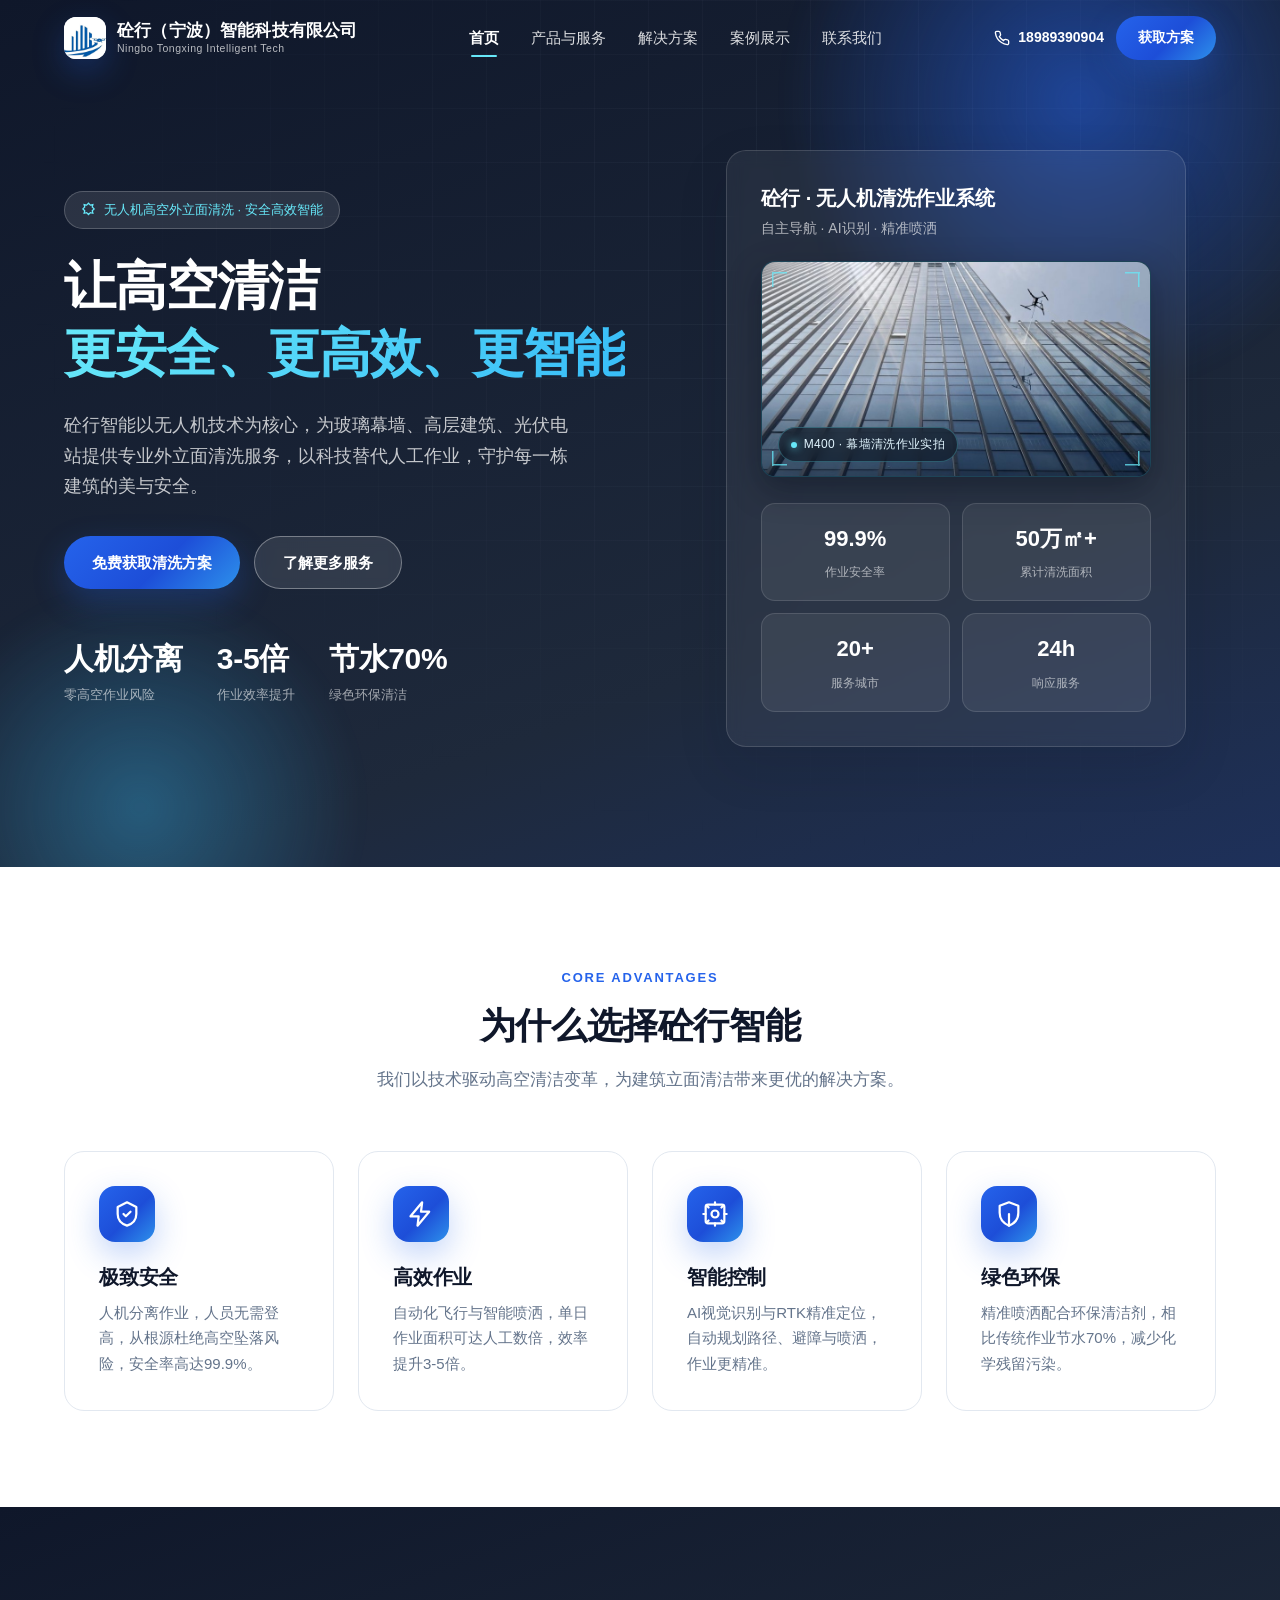
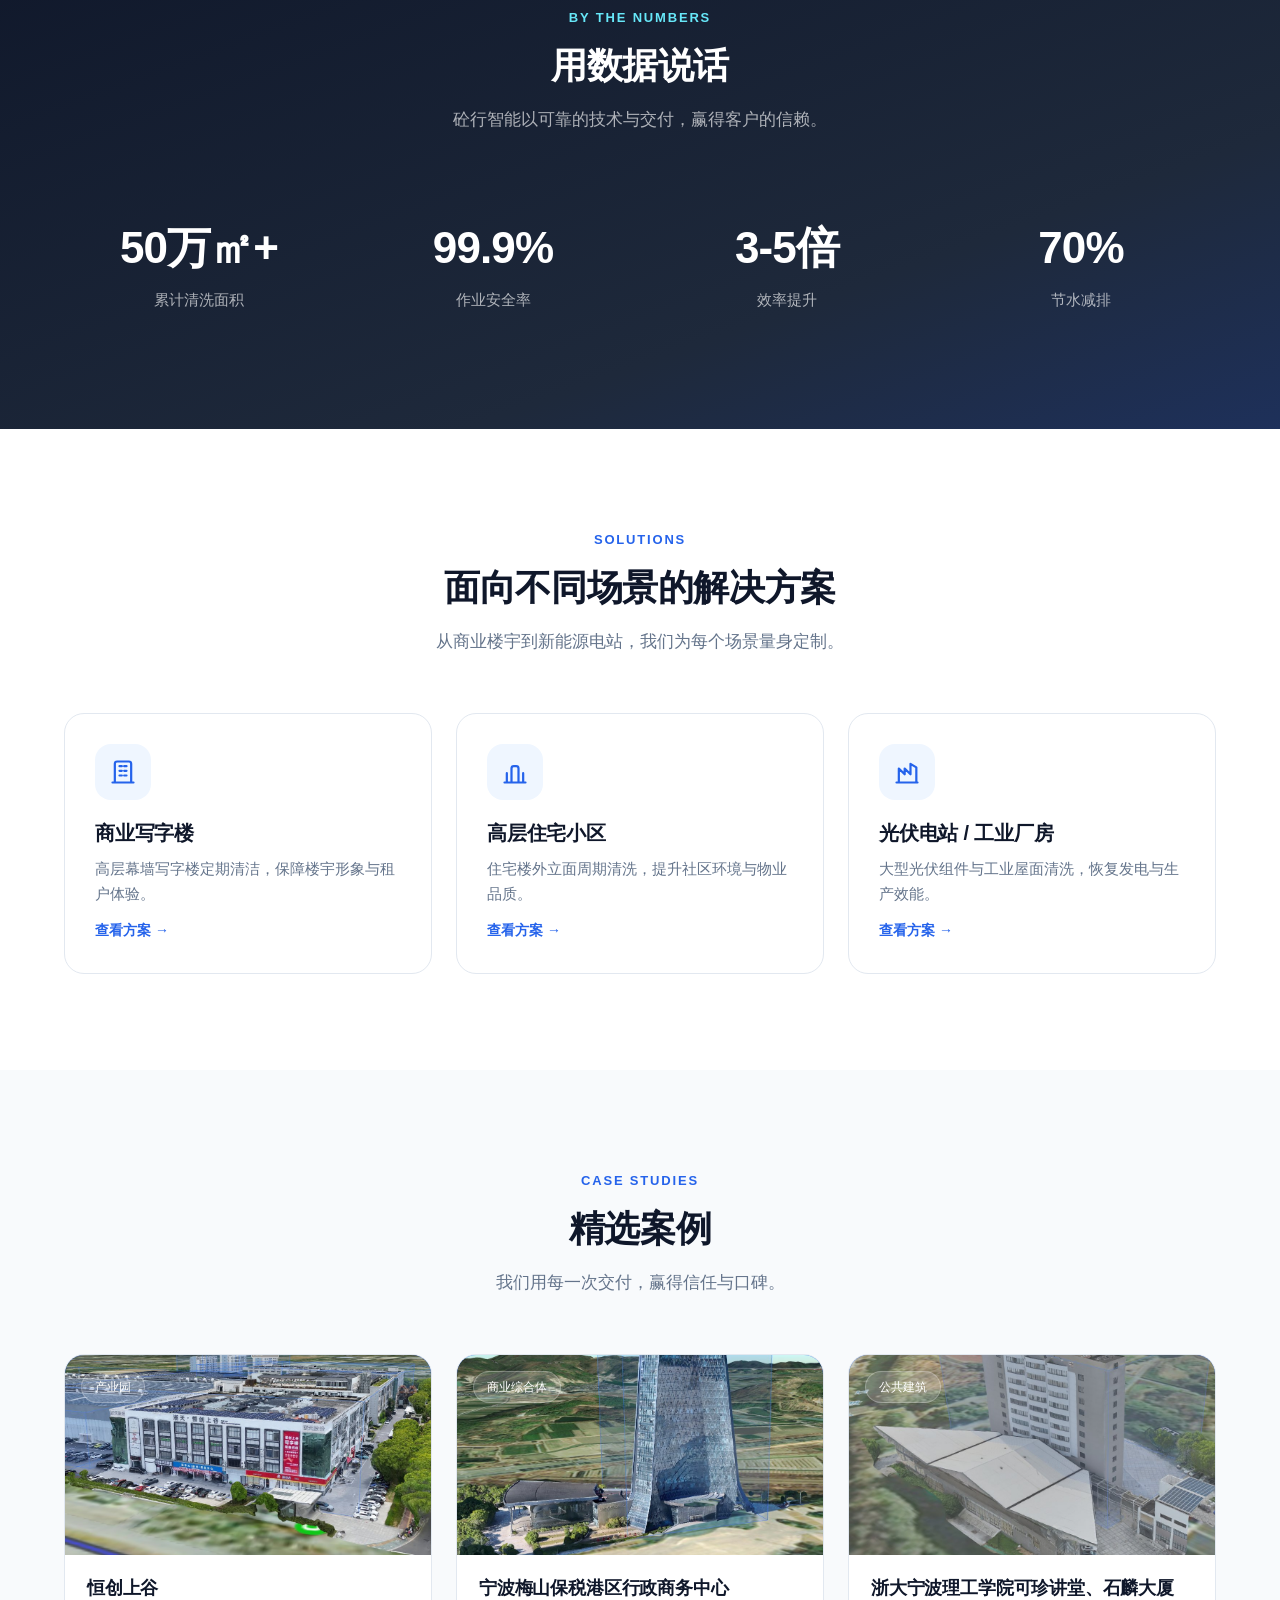
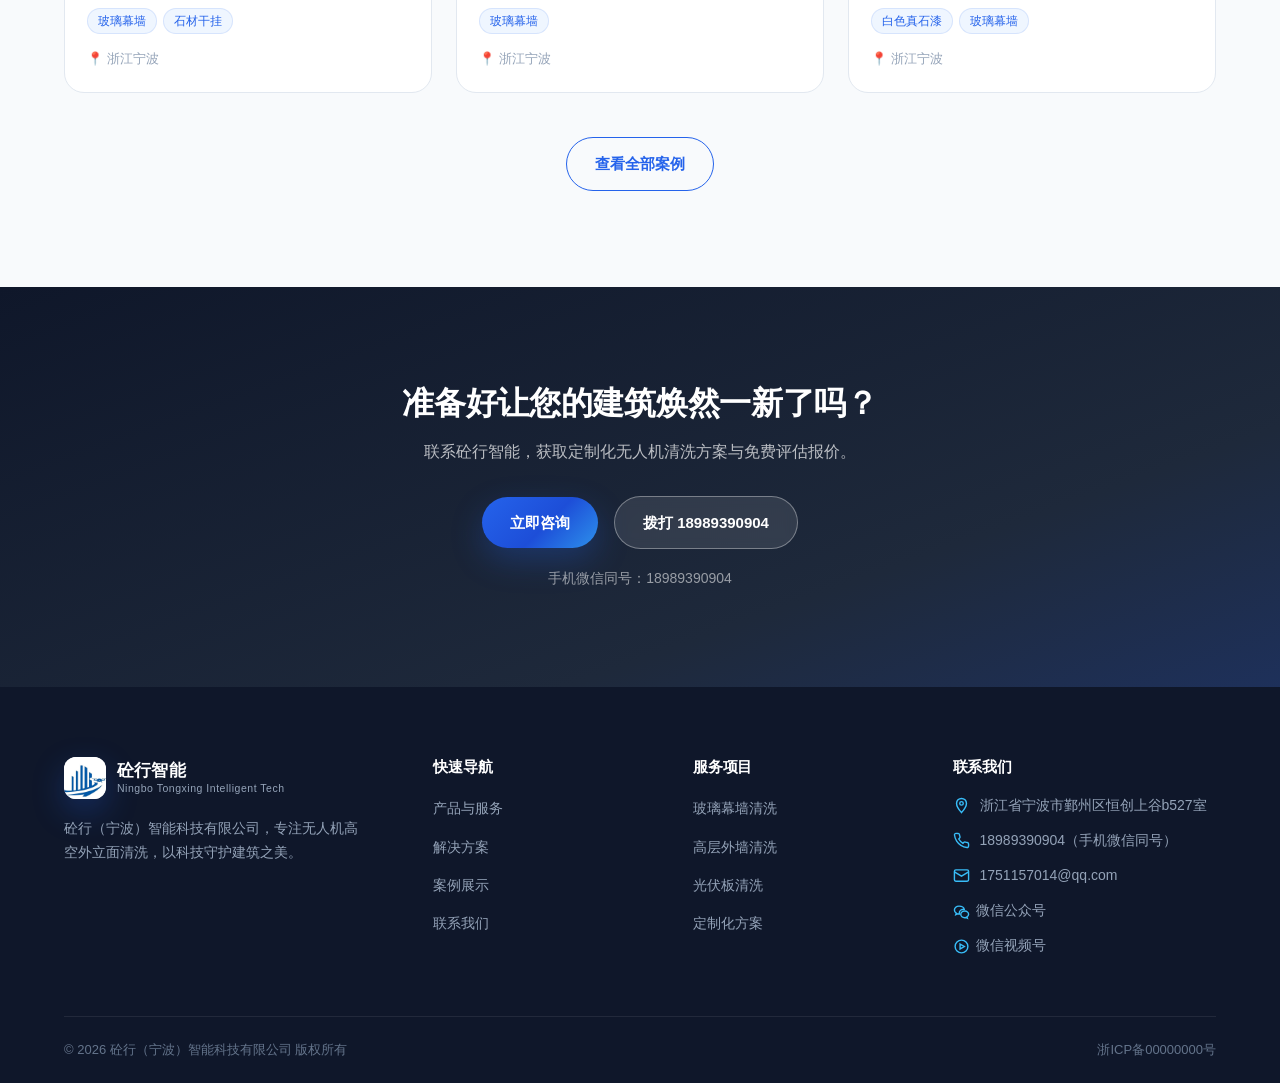
==== index.html @ a85941af "feat: 砼行智能官网静态站点 Co-Authored-By: Claude Code <noreply@anthropic.com>" ====
<!DOCTYPE html>
<html lang="zh-CN">
<head>
  <meta charset="UTF-8">
  <meta name="viewport" content="width=device-width, initial-scale=1.0">
  <title>砼行（宁波）智能科技有限公司 — 无人机外立面清洗专家</title>
  <meta name="description" content="砼行（宁波）智能科技有限公司专注于无人机高空外立面清洗，为玻璃幕墙、高层建筑、光伏电站提供安全、高效、智能的清洗解决方案。">
  <link rel="icon" type="image/png" href="favicon.png">
  <link rel="stylesheet" href="css/style.css">
</head>
<body>

  <!-- ======================= 顶部导航 ======================= -->
  <header class="site-header">
    <div class="container">
      <a href="index.html" class="logo">
        <span class="logo-mark" style="background:#fff;"><img src="images/logo.jpg" alt="砼行智能" style="width:100%;height:100%;object-fit:cover;border-radius:12px;"></span>
        <span class="logo-text">
          <strong>砼行（宁波）智能科技有限公司</strong>
          <small>Ningbo Tongxing Intelligent Tech</small>
        </span>
      </a>

      <nav class="nav">
        <a href="index.html" class="active">首页</a>
        <a href="services.html">产品与服务</a>
        <a href="solutions.html">解决方案</a>
        <a href="cases.html">案例展示</a>
        <a href="contact.html">联系我们</a>
      </nav>

      <div class="header-actions">
        <a href="tel:18989390904" class="header-tel">
          <svg viewBox="0 0 24 24" fill="none" stroke="currentColor" stroke-width="2"><path d="M22 16.9v3a2 2 0 0 1-2.2 2 19.8 19.8 0 0 1-8.6-3.1 19.5 19.5 0 0 1-6-6A19.8 19.8 0 0 1 2.1 4.2 2 2 0 0 1 4.1 2h3a2 2 0 0 1 2 1.7c.13.96.36 1.9.7 2.8a2 2 0 0 1-.45 2.1L8.1 9.9a16 16 0 0 0 6 6l1.3-1.27a2 2 0 0 1 2.1-.45c.9.34 1.84.57 2.8.7A2 2 0 0 1 22 16.9z"/></svg>
          18989390904
        </a>
        <a href="contact.html" class="btn btn-primary header-cta">获取方案</a>
      </div>

      <button class="nav-toggle" aria-label="菜单">
        <span></span><span></span><span></span>
      </button>
    </div>
  </header>

  <!-- 移动端菜单 -->
  <div class="mobile-menu">
    <a href="index.html" class="active">首页</a>
    <a href="services.html">产品与服务</a>
    <a href="solutions.html">解决方案</a>
    <a href="cases.html">案例展示</a>
    <a href="contact.html">联系我们</a>
    <a href="contact.html" class="btn btn-primary mobile-cta">获取方案</a>
  </div>

  <!-- ======================= Hero ======================= -->
  <section class="hero">
    <div class="hero-bg-grid"></div>
    <div class="hero-glow"></div>
    <div class="hero-glow g2"></div>
    <div class="container">
      <div class="hero-content">
        <span class="hero-badge">
          <svg width="15" height="15" viewBox="0 0 24 24" fill="none" stroke="currentColor" stroke-width="2"><path d="M12 2l3 3 4-1-1 4 3 3-3 3 1 4-4-1-3 3-3-3-4 1 1-4-3-3 3-3-1-4 4 1z"/></svg>
          无人机高空外立面清洗 · 安全高效智能
        </span>
        <h1>让高空清洁<br><span class="hl">更安全、更高效、更智能</span></h1>
        <p class="hero-sub">砼行智能以无人机技术为核心，为玻璃幕墙、高层建筑、光伏电站提供专业外立面清洗服务，以科技替代人工作业，守护每一栋建筑的美与安全。</p>
        <div class="hero-cta">
          <a href="contact.html" class="btn btn-primary">免费获取清洗方案</a>
          <a href="services.html" class="btn btn-ghost">了解更多服务</a>
        </div>
        <div class="hero-points">
          <div class="hero-point"><b>人机分离</b><span>零高空作业风险</span></div>
          <div class="hero-point"><b>3-5倍</b><span>作业效率提升</span></div>
          <div class="hero-point"><b>节水70%</b><span>绿色环保清洁</span></div>
        </div>
      </div>

      <div class="hero-visual">
        <div class="hero-card">
          <h3>砼行 · 无人机清洗作业系统</h3>
          <p>自主导航 · AI识别 · 精准喷洒</p>
          <div class="hero-media">
            <img src="images/hero-drone.jpg" alt="砼行智能无人机在玻璃幕墙前执行高空清洗作业">
            <span class="hero-media-tag"><i></i>M400 · 幕墙清洗作业实拍</span>
          </div>
          <div class="hero-stats">
            <div class="hero-stat"><b>99.9%</b><span>作业安全率</span></div>
            <div class="hero-stat"><b>50万㎡+</b><span>累计清洗面积</span></div>
            <div class="hero-stat"><b>20+</b><span>服务城市</span></div>
            <div class="hero-stat"><b>24h</b><span>响应服务</span></div>
          </div>
        </div>
      </div>
    </div>
  </section>

  <!-- ======================= 核心优势 ======================= -->
  <section class="section">
    <div class="container">
      <div class="section-head reveal">
        <span class="section-eyebrow">Core Advantages</span>
        <h2>为什么选择砼行智能</h2>
        <p>我们以技术驱动高空清洁变革，为建筑立面清洁带来更优的解决方案。</p>
      </div>
      <div class="grid grid-4">
        <div class="card feature-card reveal">
          <div class="icon-badge gradient">
            <svg viewBox="0 0 24 24" fill="none" stroke="currentColor" stroke-width="1.9" stroke-linecap="round" stroke-linejoin="round"><path d="M12 2l8 4v6c0 5-3.5 8.5-8 10-4.5-1.5-8-5-8-10V6z"/><path d="M9 12l2 2 4-4"/></svg>
          </div>
          <h3>极致安全</h3>
          <p>人机分离作业，人员无需登高，从根源杜绝高空坠落风险，安全率高达99.9%。</p>
        </div>
        <div class="card feature-card reveal" data-delay="1">
          <div class="icon-badge gradient">
            <svg viewBox="0 0 24 24" fill="none" stroke="currentColor" stroke-width="1.9" stroke-linecap="round" stroke-linejoin="round"><path d="M13 2L3 14h7l-1 8 10-12h-7z"/></svg>
          </div>
          <h3>高效作业</h3>
          <p>自动化飞行与智能喷洒，单日作业面积可达人工数倍，效率提升3-5倍。</p>
        </div>
        <div class="card feature-card reveal" data-delay="2">
          <div class="icon-badge gradient">
            <svg viewBox="0 0 24 24" fill="none" stroke="currentColor" stroke-width="1.9" stroke-linecap="round" stroke-linejoin="round"><rect x="4" y="4" width="16" height="16" rx="2"/><circle cx="12" cy="12" r="3"/><path d="M12 2v2M12 20v2M2 12h2M20 12h2M5 5l1.5 1.5M19 19l-1.5-1.5M19 5l-1.5 1.5M5 19l1.5-1.5"/></svg>
          </div>
          <h3>智能控制</h3>
          <p>AI视觉识别与RTK精准定位，自动规划路径、避障与喷洒，作业更精准。</p>
        </div>
        <div class="card feature-card reveal" data-delay="3">
          <div class="icon-badge gradient">
            <svg viewBox="0 0 24 24" fill="none" stroke="currentColor" stroke-width="1.9" stroke-linecap="round" stroke-linejoin="round"><path d="M12 22c5-2 8-6 8-11V5l-8-3-8 3v6c0 5 3 9 8 11z"/><path d="M12 22V12"/></svg>
          </div>
          <h3>绿色环保</h3>
          <p>精准喷洒配合环保清洁剂，相比传统作业节水70%，减少化学残留污染。</p>
        </div>
      </div>
    </div>
  </section>

  <!-- ======================= 数据统计 ======================= -->
  <section class="section section-dark">
    <div class="container">
      <div class="section-head reveal">
        <span class="section-eyebrow">By The Numbers</span>
        <h2>用数据说话</h2>
        <p>砼行智能以可靠的技术与交付，赢得客户的信赖。</p>
      </div>
      <div class="stats-band reveal">
        <div class="stat-item"><b>50万㎡+</b><span>累计清洗面积</span></div>
        <div class="stat-item"><b>99.9%</b><span>作业安全率</span></div>
        <div class="stat-item"><b>3-5倍</b><span>效率提升</span></div>
        <div class="stat-item"><b>70%</b><span>节水减排</span></div>
      </div>
    </div>
  </section>

  <!-- ======================= 解决方案概览 ======================= -->
  <section class="section">
    <div class="container">
      <div class="section-head reveal">
        <span class="section-eyebrow">Solutions</span>
        <h2>面向不同场景的解决方案</h2>
        <p>从商业楼宇到新能源电站，我们为每个场景量身定制。</p>
      </div>
      <div class="grid grid-3">
        <div class="card reveal">
          <div class="icon-badge">
            <svg viewBox="0 0 24 24" fill="none" stroke="currentColor" stroke-width="1.9" stroke-linecap="round" stroke-linejoin="round"><path d="M3 21h18M5 21V5a2 2 0 0 1 2-2h10a2 2 0 0 1 2 2v16"/><path d="M9 7h2M13 7h2M9 11h2M13 11h2M9 15h2M13 15h2"/></svg>
          </div>
          <h3>商业写字楼</h3>
          <p>高层幕墙写字楼定期清洁，保障楼宇形象与租户体验。</p>
          <a href="solutions.html" class="news-more" style="display:inline-block;margin-top:12px;">查看方案 →</a>
        </div>
        <div class="card reveal" data-delay="1">
          <div class="icon-badge">
            <svg viewBox="0 0 24 24" fill="none" stroke="currentColor" stroke-width="1.9" stroke-linecap="round" stroke-linejoin="round"><path d="M3 21h18M5 21v-8m14 8v-8M9 21V9a2 2 0 0 1 2-2h2a2 2 0 0 1 2 2v12"/></svg>
          </div>
          <h3>高层住宅小区</h3>
          <p>住宅楼外立面周期清洗，提升社区环境与物业品质。</p>
          <a href="solutions.html" class="news-more" style="display:inline-block;margin-top:12px;">查看方案 →</a>
        </div>
        <div class="card reveal" data-delay="2">
          <div class="icon-badge">
            <svg viewBox="0 0 24 24" fill="none" stroke="currentColor" stroke-width="1.9" stroke-linecap="round" stroke-linejoin="round"><path d="M3 21h18M5 21V9l5 5V9l5 5V5l5 3v13"/></svg>
          </div>
          <h3>光伏电站 / 工业厂房</h3>
          <p>大型光伏组件与工业屋面清洗，恢复发电与生产效能。</p>
          <a href="solutions.html" class="news-more" style="display:inline-block;margin-top:12px;">查看方案 →</a>
        </div>
      </div>
    </div>
  </section>

  <!-- ======================= 精选案例 ======================= -->
  <section class="section section-alt">
    <div class="container">
      <div class="section-head reveal">
        <span class="section-eyebrow">Case Studies</span>
        <h2>精选案例</h2>
        <p>我们用每一次交付，赢得信任与口碑。</p>
      </div>
      <div class="grid grid-3">
        <a href="cases.html" class="case-card reveal">
          <div class="case-media">
            <img src="images/project-01.jpg" alt="恒创上谷外立面清洗">
            <span class="case-type">产业园</span>
          </div>
          <div class="case-body">
            <h3>恒创上谷</h3>
            <div class="case-tags"><span>玻璃幕墙</span><span>石材干挂</span></div>
            <div class="case-meta">
              <span>📍 浙江宁波</span>
            </div>
          </div>
        </a>
        <a href="cases.html" class="case-card reveal" data-delay="1">
          <div class="case-media">
            <img src="images/project-03.jpg" alt="宁波梅山保税港区行政商务中心外立面清洗">
            <span class="case-type">商业综合体</span>
          </div>
          <div class="case-body">
            <h3>宁波梅山保税港区行政商务中心</h3>
            <div class="case-tags"><span>玻璃幕墙</span></div>
            <div class="case-meta">
              <span>📍 浙江宁波</span>
            </div>
          </div>
        </a>
        <a href="cases.html" class="case-card reveal" data-delay="2">
          <div class="case-media">
            <img src="images/project-10.jpg" alt="浙大宁波理工学院可珍讲堂、石麟大厦外立面清洗">
            <span class="case-type">公共建筑</span>
          </div>
          <div class="case-body">
            <h3>浙大宁波理工学院可珍讲堂、石麟大厦</h3>
            <div class="case-tags"><span>白色真石漆</span><span>玻璃幕墙</span></div>
            <div class="case-meta">
              <span>📍 浙江宁波</span>
            </div>
          </div>
        </a>
      </div>
      <div style="text-align:center;margin-top:44px;" class="reveal">
        <a href="cases.html" class="btn btn-outline">查看全部案例</a>
      </div>
    </div>
  </section>

  <!-- ======================= CTA ======================= -->
  <section class="section section-dark">
    <div class="container" style="text-align:center;">
      <h2 style="color:#fff;font-size:32px;margin-bottom:14px;">准备好让您的建筑焕然一新了吗？</h2>
      <p style="color:rgba(255,255,255,.7);max-width:560px;margin:0 auto 30px;">联系砼行智能，获取定制化无人机清洗方案与免费评估报价。</p>
      <a href="contact.html" class="btn btn-primary">立即咨询</a>
      <a href="tel:18989390904" class="btn btn-ghost" style="margin-left:12px;">拨打 18989390904</a>
      <p style="color:rgba(255,255,255,.55);font-size:14px;margin-top:18px;">手机微信同号：18989390904</p>
    </div>
  </section>

  <!-- ======================= 页脚 ======================= -->
  <footer class="site-footer">
    <div class="container">
      <div class="footer-top">
        <div class="footer-brand">
          <a href="index.html" class="logo">
            <span class="logo-mark" style="background:#fff;"><img src="images/logo.jpg" alt="砼行智能" style="width:100%;height:100%;object-fit:cover;border-radius:12px;"></span>
            <span class="logo-text"><strong>砼行智能</strong><small>Ningbo Tongxing Intelligent Tech</small></span>
          </a>
          <p>砼行（宁波）智能科技有限公司，专注无人机高空外立面清洗，以科技守护建筑之美。</p>
        </div>
        <div class="footer-col">
          <h4>快速导航</h4>
          <ul>
            <li><a href="services.html">产品与服务</a></li>
            <li><a href="solutions.html">解决方案</a></li>
            <li><a href="cases.html">案例展示</a></li>
            <li><a href="contact.html">联系我们</a></li>
          </ul>
        </div>
        <div class="footer-col">
          <h4>服务项目</h4>
          <ul>
            <li><a href="services.html">玻璃幕墙清洗</a></li>
            <li><a href="services.html">高层外墙清洗</a></li>
            <li><a href="services.html">光伏板清洗</a></li>
            <li><a href="services.html">定制化方案</a></li>
          </ul>
        </div>
        <div class="footer-col">
          <h4>联系我们</h4>
          <ul class="footer-contact">
            <li><svg viewBox="0 0 24 24" fill="none" stroke="currentColor" stroke-width="2"><path d="M12 2a7 7 0 0 0-7 7c0 5 7 13 7 13s7-8 7-13a7 7 0 0 0-7-7z"/><circle cx="12" cy="9" r="2.5"/></svg>浙江省宁波市鄞州区恒创上谷b527室</li>
            <li><svg viewBox="0 0 24 24" fill="none" stroke="currentColor" stroke-width="2"><path d="M22 16.9v3a2 2 0 0 1-2.2 2 19.8 19.8 0 0 1-8.6-3.1 19.5 19.5 0 0 1-6-6A19.8 19.8 0 0 1 2.1 4.2 2 2 0 0 1 4.1 2h3a2 2 0 0 1 2 1.7c.13.96.36 1.9.7 2.8a2 2 0 0 1-.45 2.1L8.1 9.9a16 16 0 0 0 6 6l1.3-1.27a2 2 0 0 1 2.1-.45c.9.34 1.84.57 2.8.7A2 2 0 0 1 22 16.9z"/></svg>18989390904（手机微信同号）</li>
            <li><svg viewBox="0 0 24 24" fill="none" stroke="currentColor" stroke-width="2"><rect x="2" y="4" width="20" height="16" rx="2"/><path d="M22 7l-10 6L2 7"/></svg>1751157014@qq.com</li><li><a href="#" data-wechat><svg viewBox="0 0 24 24" fill="none" stroke="currentColor" stroke-width="2"><path d="M8.5 3C4.9 3 2 5.5 2 8.6c0 1.8 1 3.4 2.6 4.4l-.6 2 2.2-1.1c.7.2 1.5.3 2.3.3h.6a5.5 5.5 0 0 1-.2-1.5c0-3 2.9-5.4 6.5-5.4h.4C15.3 5 12.2 3 8.5 3z"/><path d="M22 14.6c0-2.6-2.5-4.7-5.5-4.7S11 12 11 14.6s2.5 4.7 5.5 4.7c.6 0 1.2-.1 1.8-.3l1.9 1-.5-1.7c1.4-.8 2.3-2.1 2.3-3.7z"/></svg>微信公众号</a></li>
            <li><a href="#" data-video><svg viewBox="0 0 24 24" fill="none" stroke="currentColor" stroke-width="2"><circle cx="12" cy="12" r="9"/><path d="M10 8.5l6 3.5-6 3.5z"/></svg>微信视频号</a></li>
          </ul>
        </div>
      </div>
      <div class="footer-bottom">
        <span>© 2026 砼行（宁波）智能科技有限公司 版权所有</span>
        <span><a href="#">浙ICP备00000000号</a></span>
      </div>
    </div>
  </footer>

  <button class="back-top" aria-label="返回顶部">
    <svg width="20" height="20" viewBox="0 0 24 24" fill="none" stroke="currentColor" stroke-width="2.2"><path d="M12 19V5M5 12l7-7 7 7"/></svg>
  </button>

  <script src="js/main.js"></script>
</body>
</html>
---- css/style.css ----
/* ==========================================================================
   砼行（宁波）智能科技有限公司 — 企业官网样式
   主色：科技蓝  #2563EB   辅色：混凝土灰  #64748B / #0F172A
   ========================================================================== */

:root {
  /* 科技蓝 */
  --blue-700: #1D4ED8;
  --blue-600: #2563EB;
  --blue-500: #3B82F6;
  --blue-100: #DBEAFE;
  --blue-50:  #EFF6FF;

  /* 青色点缀 */
  --sky-400: #38BDF8;
  --cyan-300: #67E8F9;

  /* 混凝土灰 */
  --slate-900: #0F172A;
  --slate-800: #1E293B;
  --slate-700: #334155;
  --slate-600: #475569;
  --slate-500: #64748B;
  --slate-400: #94A3B8;
  --slate-300: #CBD5E1;
  --slate-200: #E2E8F0;
  --slate-100: #F1F5F9;
  --slate-50:  #F8FAFC;

  --white: #FFFFFF;

  --grad-primary: linear-gradient(135deg, #2563EB 0%, #1D4ED8 55%, #38BDF8 130%);
  --grad-dark: linear-gradient(160deg, #0F172A 0%, #1E293B 70%, #1D4ED8 220%);

  --radius-lg: 20px;
  --radius-md: 14px;
  --radius-sm: 10px;

  --shadow-sm: 0 1px 3px rgba(15, 23, 42, .06), 0 1px 2px rgba(15, 23, 42, .04);
  --shadow-md: 0 8px 24px rgba(15, 23, 42, .08);
  --shadow-lg: 0 20px 50px rgba(15, 23, 42, .14);
  --shadow-blue: 0 12px 32px rgba(37, 99, 235, .28);

  --maxw: 1200px;
}

* { margin: 0; padding: 0; box-sizing: border-box; }

html { scroll-behavior: smooth; -webkit-text-size-adjust: 100%; }

body {
  font-family: -apple-system, BlinkMacSystemFont, "Segoe UI", "PingFang SC",
    "Hiragino Sans GB", "Microsoft YaHei", "Noto Sans SC", sans-serif;
  color: var(--slate-700);
  background: var(--white);
  line-height: 1.7;
  font-size: 16px;
  -webkit-font-smoothing: antialiased;
}

img { max-width: 100%; display: block; }
a { color: inherit; text-decoration: none; }
ul { list-style: none; }

h1, h2, h3, h4 {
  color: var(--slate-900);
  font-weight: 700;
  line-height: 1.3;
  letter-spacing: -.01em;
}

.container { width: 100%; max-width: var(--maxw); margin: 0 auto; padding: 0 24px; }

/* --------------------------------------------------------------------------
   按钮
   -------------------------------------------------------------------------- */
.btn {
  display: inline-flex;
  align-items: center;
  justify-content: center;
  gap: 8px;
  padding: 13px 28px;
  border-radius: 999px;
  font-size: 15px;
  font-weight: 600;
  cursor: pointer;
  border: none;
  transition: transform .2s ease, box-shadow .2s ease, background .2s ease;
  white-space: nowrap;
}
.btn-primary { background: var(--grad-primary); color: #fff; box-shadow: var(--shadow-blue); }
.btn-primary:hover { transform: translateY(-2px); box-shadow: 0 16px 40px rgba(37, 99, 235, .38); }
.btn-ghost {
  background: rgba(255, 255, 255, .1);
  color: #fff;
  border: 1px solid rgba(255, 255, 255, .35);
  backdrop-filter: blur(6px);
}
.btn-ghost:hover { background: rgba(255, 255, 255, .2); transform: translateY(-2px); }
.btn-outline { background: transparent; color: var(--blue-600); border: 1.5px solid var(--blue-600); }
.btn-outline:hover { background: var(--blue-50); transform: translateY(-2px); }
.btn-dark { background: var(--slate-900); color: #fff; }
.btn-dark:hover { background: var(--slate-700); transform: translateY(-2px); }
.btn-sm { padding: 9px 20px; font-size: 14px; }
.btn-block { width: 100%; }

/* --------------------------------------------------------------------------
   顶部导航
   -------------------------------------------------------------------------- */
.site-header {
  position: fixed;
  top: 0; left: 0; right: 0;
  z-index: 100;
  transition: background .3s ease, box-shadow .3s ease, padding .3s ease;
  padding: 16px 0;
}
.site-header.scrolled {
  background: rgba(255, 255, 255, .92);
  backdrop-filter: blur(12px);
  box-shadow: var(--shadow-sm);
  padding: 10px 0;
}
.site-header .container {
  display: flex;
  align-items: center;
  justify-content: space-between;
  gap: 24px;
}
.logo { display: flex; align-items: center; gap: 11px; flex: none; }
.logo-mark {
  width: 42px; height: 42px;
  border-radius: 12px;
  background: var(--grad-primary);
  display: grid; place-items: center;
  box-shadow: var(--shadow-blue);
  flex: none;
}
.logo-mark svg { width: 24px; height: 24px; }
.logo-text { display: flex; flex-direction: column; line-height: 1.2; white-space: nowrap; }
.logo-text strong { font-size: 17px; color: #fff; letter-spacing: .01em; }
.logo-text small { font-size: 10.5px; color: rgba(255,255,255,.7); letter-spacing: .05em; }
.site-header.scrolled .logo-text strong { color: var(--slate-900); }
.site-header.scrolled .logo-text small { color: var(--slate-500); }

.nav { display: flex; align-items: center; gap: 6px; flex: none; }
.nav a {
  position: relative;
  padding: 9px 13px;
  font-size: 15px;
  white-space: nowrap;
  font-weight: 500;
  color: rgba(255, 255, 255, .85);
  border-radius: 999px;
  transition: color .2s, background .2s;
}
.site-header.scrolled .nav a { color: var(--slate-600); }
.nav a:hover { color: #fff; }
.site-header.scrolled .nav a:hover { color: var(--blue-600); background: var(--blue-50); }
.nav a.active { color: #fff; font-weight: 600; }
.site-header.scrolled .nav a.active { color: var(--blue-600); }
.nav a.active::after {
  content: "";
  position: absolute;
  left: 15px; right: 15px; bottom: 3px;
  height: 2px; border-radius: 2px;
  background: var(--cyan-300);
}
.site-header.scrolled .nav a.active::after { background: var(--blue-600); }

.header-actions { display: flex; align-items: center; gap: 12px; flex: none; }
.header-tel {
  display: inline-flex; align-items: center; gap: 8px;
  font-size: 14px; font-weight: 600; color: #fff;
  white-space: nowrap;
}
.site-header.scrolled .header-tel { color: var(--slate-700); }
.header-tel svg { width: 16px; height: 16px; }
.header-cta { padding: 10px 22px; font-size: 14px; }

.nav-toggle {
  display: none;
  flex-direction: column;
  gap: 5px;
  background: none; border: none; cursor: pointer;
  padding: 6px;
}
.nav-toggle span {
  width: 24px; height: 2px; background: #fff; border-radius: 2px;
  transition: background .2s, transform .2s;
}
.site-header.scrolled .nav-toggle span { background: var(--slate-800); }

/* 移动端菜单默认隐藏，仅在 768px 以下由媒体查询接管 */
.mobile-menu { display: none; }

/* --------------------------------------------------------------------------
   Hero
   -------------------------------------------------------------------------- */
.hero {
  position: relative;
  color: #fff;
  background: var(--grad-dark);
  overflow: hidden;
  padding: 150px 0 120px;
}
.hero-bg-grid {
  position: absolute; inset: 0;
  background-image:
    linear-gradient(rgba(148, 163, 184, .08) 1px, transparent 1px),
    linear-gradient(90deg, rgba(148, 163, 184, .08) 1px, transparent 1px);
  background-size: 54px 54px;
  mask-image: radial-gradient(ellipse at 70% 30%, #000 0%, transparent 70%);
}
.hero-glow {
  position: absolute;
  width: 640px; height: 640px;
  border-radius: 50%;
  background: radial-gradient(circle, rgba(37, 99, 235, .55), transparent 65%);
  top: -220px; right: -120px;
  filter: blur(10px);
}
.hero-glow.g2 {
  width: 480px; height: 480px;
  background: radial-gradient(circle, rgba(56, 189, 248, .35), transparent 65%);
  top: auto; bottom: -180px; left: -100px; right: auto;
}
.hero .container { position: relative; z-index: 2; display: grid; grid-template-columns: 1.05fr .95fr; gap: 56px; align-items: center; }

.hero-badge {
  display: inline-flex; align-items: center; gap: 8px;
  background: rgba(255,255,255,.1);
  border: 1px solid rgba(255,255,255,.2);
  padding: 7px 16px; border-radius: 999px;
  font-size: 13px; color: var(--cyan-300);
  margin-bottom: 24px;
}
.hero h1 {
  font-size: 52px;
  color: #fff;
  margin-bottom: 22px;
  letter-spacing: -.02em;
}
.hero h1 .hl {
  background: linear-gradient(120deg, #67E8F9, #38BDF8);
  -webkit-background-clip: text; background-clip: text;
  -webkit-text-fill-color: transparent;
}
.hero-sub {
  font-size: 18px;
  color: rgba(255,255,255,.75);
  max-width: 520px;
  margin-bottom: 34px;
}
.hero-cta { display: flex; gap: 14px; flex-wrap: wrap; }
.hero-points { display: flex; gap: 34px; margin-top: 44px; flex-wrap: wrap; }
.hero-point { display: flex; flex-direction: column; }
.hero-point b { font-size: 30px; color: #fff; letter-spacing: -.01em; }
.hero-point span { font-size: 13px; color: rgba(255,255,255,.6); }

.hero-visual { position: relative; display: grid; place-items: center; }
.hero-card {
  background: rgba(255,255,255,.06);
  border: 1px solid rgba(255,255,255,.14);
  border-radius: var(--radius-lg);
  padding: 34px;
  width: 100%;
  max-width: 460px;
  backdrop-filter: blur(8px);
  box-shadow: var(--shadow-lg);
}
.hero-card h3 { color: #fff; font-size: 20px; margin-bottom: 6px; }
.hero-card p { color: rgba(255,255,255,.65); font-size: 14px; margin-bottom: 20px; }
.hero-media {
  position: relative;
  border-radius: 14px;
  overflow: hidden;
  border: 1px solid rgba(103,232,249,.2);
  background: #0B1A2E;
  box-shadow: 0 12px 32px rgba(2, 8, 20, .35);
}
.hero-media img { display: block; width: 100%; height: 214px; object-fit: cover; }
.hero-media::before {
  content: "";
  position: absolute; inset: 10px;
  pointer-events: none;
  background:
    linear-gradient(#67E8F9,#67E8F9) left top/15px 1.5px no-repeat,
    linear-gradient(#67E8F9,#67E8F9) left top/1.5px 15px no-repeat,
    linear-gradient(#67E8F9,#67E8F9) right top/15px 1.5px no-repeat,
    linear-gradient(#67E8F9,#67E8F9) right top/1.5px 15px no-repeat,
    linear-gradient(#67E8F9,#67E8F9) left bottom/15px 1.5px no-repeat,
    linear-gradient(#67E8F9,#67E8F9) left bottom/1.5px 15px no-repeat,
    linear-gradient(#67E8F9,#67E8F9) right bottom/15px 1.5px no-repeat,
    linear-gradient(#67E8F9,#67E8F9) right bottom/1.5px 15px no-repeat;
  opacity: .75;
}
.hero-media-tag {
  position: absolute; left: 16px; bottom: 14px;
  display: inline-flex; align-items: center; gap: 7px;
  padding: 6px 12px;
  border-radius: 999px;
  background: rgba(9, 18, 32, .62);
  border: 1px solid rgba(103,232,249,.28);
  backdrop-filter: blur(6px);
  color: #E2F6FF;
  font-size: 12px;
  letter-spacing: .03em;
  white-space: nowrap;
}
.hero-media-tag i {
  width: 6px; height: 6px; border-radius: 50%;
  background: #67E8F9;
  box-shadow: 0 0 8px #67E8F9;
  animation: heroPulse 2.2s ease-in-out infinite;
}
@keyframes heroPulse {
  0%, 100% { opacity: 1; transform: scale(1); }
  50% { opacity: .45; transform: scale(.8); }
}

.hero-stats {
  display: grid;
  grid-template-columns: repeat(2, 1fr);
  gap: 12px;
  margin-top: 26px;
}
.hero-stat {
  background: rgba(255,255,255,.07);
  border: 1px solid rgba(255,255,255,.12);
  border-radius: var(--radius-md);
  padding: 16px;
  text-align: center;
}
.hero-stat b { font-size: 22px; color: #fff; display: block; }
.hero-stat span { font-size: 12px; color: rgba(255,255,255,.6); }

/* --------------------------------------------------------------------------
   通用版式
   -------------------------------------------------------------------------- */
.section { padding: 96px 0; }
.section-alt { background: var(--slate-50); }
.section-dark { background: var(--grad-dark); color: #fff; }
.section-head { max-width: 680px; margin: 0 auto 56px; text-align: center; }
.section-eyebrow {
  display: inline-block;
  font-size: 13px; font-weight: 600; letter-spacing: .14em;
  color: var(--blue-600);
  text-transform: uppercase;
  margin-bottom: 14px;
}
.section-dark .section-eyebrow { color: var(--cyan-300); }
.section-head h2 { font-size: 36px; margin-bottom: 16px; }
.section-dark .section-head h2 { color: #fff; }
.section-head p { font-size: 17px; color: var(--slate-500); }
.section-dark .section-head p { color: rgba(255,255,255,.65); }

/* 卡片网格 */
.grid { display: grid; gap: 24px; }
.grid-2 { grid-template-columns: repeat(2, 1fr); }
.grid-3 { grid-template-columns: repeat(3, 1fr); }
.grid-4 { grid-template-columns: repeat(4, 1fr); }

.card {
  background: #fff;
  border: 1px solid var(--slate-200);
  border-radius: var(--radius-lg);
  padding: 30px;
  transition: transform .25s ease, box-shadow .25s ease, border-color .25s ease;
}
.card:hover { transform: translateY(-6px); box-shadow: var(--shadow-lg); border-color: var(--blue-100); }

.icon-badge {
  width: 56px; height: 56px;
  border-radius: 16px;
  display: grid; place-items: center;
  background: var(--blue-50);
  color: var(--blue-600);
  margin-bottom: 20px;
}
.icon-badge svg { width: 28px; height: 28px; }
.icon-badge.gradient { background: var(--grad-primary); color: #fff; box-shadow: var(--shadow-blue); }

.card h3 { font-size: 20px; margin-bottom: 10px; }
.card p { font-size: 15px; color: var(--slate-500); }

/* 优势大卡 */
.feature-card { padding: 34px; }
.feature-card .icon-badge { margin-bottom: 22px; }

/* 统计条 */
.stats-band {
  display: grid;
  grid-template-columns: repeat(4, 1fr);
  gap: 24px;
}
.stat-item { text-align: center; padding: 20px; }
.stat-item b { font-size: 44px; color: var(--blue-600); display: block; letter-spacing: -.02em; }
.section-dark .stat-item b { color: #fff; }
.stat-item span { font-size: 15px; color: var(--slate-500); }
.section-dark .stat-item span { color: rgba(255,255,255,.65); }

/* --------------------------------------------------------------------------
   页面内页 Hero（Banner）
   -------------------------------------------------------------------------- */
.page-hero {
  position: relative;
  background: var(--grad-dark);
  color: #fff;
  padding: 150px 0 80px;
  overflow: hidden;
}
.page-hero .hero-bg-grid { mask-image: radial-gradient(ellipse at 50% 0%, #000 0%, transparent 75%); }
.page-hero .container { position: relative; z-index: 2; }
.page-hero .crumb { font-size: 14px; color: rgba(255,255,255,.55); margin-bottom: 14px; }
.page-hero .crumb a:hover { color: var(--cyan-300); }
.page-hero h1 { font-size: 42px; color: #fff; margin-bottom: 14px; }
.page-hero p { font-size: 17px; color: rgba(255,255,255,.7); max-width: 620px; }

/* --------------------------------------------------------------------------
   服务 / 解决方案
   -------------------------------------------------------------------------- */
.solution-block {
  display: grid;
  grid-template-columns: 1fr 1fr;
  gap: 48px;
  align-items: center;
  padding: 64px 0;
}
.solution-block--reverse .solution-media { order: 2; }
.solution-block + .solution-block { border-top: 1px solid var(--slate-200); }
.solution-media {
  display: grid;
  gap: 10px;
  align-content: start;
}
.solution-cover {
  position: relative;
  border-radius: var(--radius-lg);
  overflow: hidden;
  min-height: 300px;
  background: var(--grad-primary);
  box-shadow: var(--shadow-md);
}
.solution-cover img {
  position: absolute; inset: 0;
  width: 100%; height: 100%;
  object-fit: cover;
}
.solution-cover::after {
  content: "";
  position: absolute; inset: 0;
  background: linear-gradient(180deg, rgba(15,23,42,.32) 0%, rgba(15,23,42,0) 45%);
  pointer-events: none;
}
.solution-thumbs {
  display: grid;
  grid-template-columns: repeat(3, 1fr);
  gap: 10px;
}
.solution-thumbs img {
  width: 100%; height: 92px;
  object-fit: cover;
  border-radius: 12px;
  border: 1px solid var(--slate-200);
  background: var(--slate-100);
}
.solution-media .media-grid { position: absolute; inset: 0; background-image: linear-gradient(rgba(255,255,255,.08) 1px, transparent 1px), linear-gradient(90deg, rgba(255,255,255,.08) 1px, transparent 1px); background-size: 34px 34px; }

/* 方案要点 */
.solution-points { display: grid; gap: 10px; margin-bottom: 20px; }
.solution-points li {
  display: flex; align-items: flex-start; gap: 10px;
  font-size: 15px; color: var(--slate-600);
}
.solution-points .tick {
  flex: none;
  width: 20px; height: 20px; margin-top: 1px;
  border-radius: 50%;
  background: var(--blue-50);
  color: var(--blue-600);
  font-size: 12px; font-weight: 700;
  display: grid; place-items: center;
}
.solution-foot {
  display: flex; align-items: center; justify-content: space-between;
  gap: 16px; flex-wrap: wrap;
  margin-top: 22px; padding-top: 18px;
  border-top: 1px solid var(--slate-200);
}
.solution-cases { font-size: 13px; color: var(--slate-400); }
.solution-link { font-size: 14px; font-weight: 600; color: var(--blue-600); white-space: nowrap; }
.solution-link:hover { color: var(--blue-700, var(--blue-600)); text-decoration: underline; }
.solution-media .media-tag {
  position: absolute; left: 20px; top: 20px;
  z-index: 2;
  background: rgba(15,23,42,.55);
  backdrop-filter: blur(6px);
  border: 1px solid rgba(255,255,255,.28);
  color: #fff; font-size: 13px; padding: 6px 14px; border-radius: 999px;
}
.solution-content .tag { display: inline-block; font-size: 13px; font-weight: 600; color: var(--blue-600); margin-bottom: 12px; }
.solution-content h2 { font-size: 28px; margin-bottom: 16px; }
.solution-content p { color: var(--slate-500); margin-bottom: 18px; }
.chips { display: flex; flex-wrap: wrap; gap: 10px; }
.chip {
  background: var(--slate-100);
  border: 1px solid var(--slate-200);
  color: var(--slate-600);
  padding: 7px 15px; border-radius: 999px;
  font-size: 13px; font-weight: 500;
}
.chip.blue { background: var(--blue-50); border-color: var(--blue-100); color: var(--blue-700); }

/* 服务流程 */
.steps { counter-reset: step; }
.step { position: relative; padding: 30px; }
.step-num {
  font-size: 44px; font-weight: 800;
  color: var(--slate-200);
  line-height: 1;
  margin-bottom: 14px;
  letter-spacing: -.03em;
}
.step:hover .step-num { color: var(--blue-200); }
.step h3 { font-size: 19px; margin-bottom: 8px; }

/* --------------------------------------------------------------------------
   案例
   -------------------------------------------------------------------------- */
.case-card {
  border-radius: var(--radius-lg);
  overflow: hidden;
  background: #fff;
  border: 1px solid var(--slate-200);
  transition: transform .25s ease, box-shadow .25s ease;
}
.case-card:hover { transform: translateY(-6px); box-shadow: var(--shadow-lg); }
.case-media {
  position: relative;
  height: 200px;
  background: var(--grad-primary);
  overflow: hidden;
}
.case-media .media-grid { position: absolute; inset: 0; background-image: linear-gradient(rgba(255,255,255,.09) 1px, transparent 1px), linear-gradient(90deg, rgba(255,255,255,.09) 1px, transparent 1px); background-size: 28px 28px; }
.case-media img { position: absolute; inset: 0; width: 100%; height: 100%; object-fit: cover; }
.case-media .case-type {
  position: absolute; left: 16px; top: 16px;
  background: rgba(255,255,255,.16);
  border: 1px solid rgba(255,255,255,.24);
  color: #fff; font-size: 12px; padding: 5px 13px; border-radius: 999px;
}
.case-body { padding: 22px; }
.case-body h3 { font-size: 18px; margin-bottom: 8px; }
.case-body p { font-size: 14px; color: var(--slate-500); }
.case-meta { display: flex; gap: 16px; margin-top: 14px; font-size: 13px; color: var(--slate-400); }
.case-meta span { display: inline-flex; align-items: center; gap: 5px; }

/* 案例：材质标签 */
.case-tags { display: flex; flex-wrap: wrap; gap: 6px; margin-top: 4px; }
.case-tags span {
  font-size: 12px; line-height: 1;
  color: var(--blue-600); background: var(--blue-50);
  border: 1px solid rgba(37, 99, 235, .12);
  padding: 6px 10px; border-radius: 999px;
}

/* 案例：数据概览 */
.case-stats {
  display: grid;
  grid-template-columns: repeat(4, 1fr);
  gap: 16px;
  max-width: 760px;
  margin: 0 auto 40px;
}
.case-stat {
  text-align: center;
  background: #fff;
  border: 1px solid var(--slate-200);
  border-radius: var(--radius-lg);
  padding: 20px 12px;
}
.case-stat b {
  display: block;
  font-size: 30px; line-height: 1;
  font-family: var(--font-display, inherit);
  color: var(--blue-600);
  margin-bottom: 6px;
}
.case-stat span { font-size: 13px; color: var(--slate-500); }

/* 技术优势：单卡片横排 */
.tech-card {
  display: flex;
  align-items: center;
  gap: 26px;
  padding: 32px 36px;
}
.tech-card .icon-badge { margin-bottom: 0; flex: none; }
.tech-card-body { flex: 1; }
.tech-card-body h3 { font-size: 20px; margin-bottom: 8px; }
.tech-card-body p { font-size: 15px; color: var(--slate-500); max-width: 640px; }
.tech-card-btn { flex: none; }
.tech-card .icon-badge svg { width: 26px; height: 26px; }

/* 装备展示：分类小标题 */
.equip-subhead {
  display: flex;
  align-items: baseline;
  justify-content: space-between;
  gap: 16px;
  flex-wrap: wrap;
  margin-top: 52px;
}
.equip-subhead h3 { font-size: 22px; }
.equip-subhead span { font-size: 13px; color: var(--slate-400); }

/* 装备展示：主力机型 */
.equip-grid {
  display: grid;
  grid-template-columns: repeat(2, 1fr);
  gap: 24px;
  margin-top: 20px;
}
.equip-card {
  display: flex;
  flex-direction: column;
  background: #fff;
  border: 1px solid var(--slate-200);
  border-radius: var(--radius-lg);
  overflow: hidden;
  transition: transform .25s ease, box-shadow .25s ease, border-color .25s ease;
}
.equip-card:hover {
  transform: translateY(-4px);
  box-shadow: var(--shadow-lg);
  border-color: var(--blue-100);
}
.equip-media {
  position: relative;
  height: 250px;
  padding: 22px 30px;
  display: flex;
  align-items: center;
  justify-content: center;
  background: radial-gradient(circle at 50% 38%, #EEF5FF 0%, #F8FAFC 55%, #FFFFFF 100%);
  border-bottom: 1px solid var(--slate-100);
}
.equip-media img {
  max-width: 100%;
  max-height: 100%;
  width: auto;
  height: auto;
  object-fit: contain;
  mix-blend-mode: multiply;
}
.equip-media .equip-badge {
  position: absolute;
  left: 18px;
  top: 18px;
  font-size: 12px;
  font-weight: 600;
  color: var(--blue-700);
  background: rgba(255,255,255,.9);
  border: 1px solid var(--blue-100);
  padding: 5px 12px;
  border-radius: 999px;
  backdrop-filter: blur(4px);
}
.equip-body {
  flex: 1;
  display: flex;
  flex-direction: column;
  padding: 24px 26px 26px;
}
.equip-kicker {
  font-size: 11.5px;
  font-weight: 700;
  letter-spacing: .1em;
  text-transform: uppercase;
  color: var(--blue-600);
}
.equip-body h3 { font-size: 21px; margin: 6px 0 10px; }
.equip-body > p { font-size: 14.5px; color: var(--slate-500); }
.equip-specs {
  display: grid;
  grid-template-columns: 1fr 1fr;
  gap: 10px 24px;
  margin-top: 18px;
  padding-top: 16px;
  border-top: 1px dashed var(--slate-200);
}
.equip-specs li {
  display: flex;
  align-items: baseline;
  justify-content: space-between;
  gap: 10px;
}
.equip-specs span { font-size: 12.5px; color: var(--slate-400); white-space: nowrap; }
.equip-specs b { font-size: 14px; font-weight: 700; color: var(--slate-800); white-space: nowrap; }

/* 装备展示：清洗作业系统 */
.equip-rows { display: grid; gap: 16px; margin-top: 20px; }
.equip-row {
  display: grid;
  grid-template-columns: 190px 1fr;
  gap: 26px;
  align-items: center;
  padding: 18px;
  background: #fff;
  border: 1px solid var(--slate-200);
  border-radius: var(--radius-lg);
  transition: border-color .25s, box-shadow .25s;
}
.equip-row:hover { border-color: var(--blue-100); box-shadow: var(--shadow-md); }
.equip-thumb {
  width: 190px;
  height: 190px;
  border-radius: var(--radius-md);
  overflow: hidden;
  background: #0A1220;
}
.equip-thumb img { width: 100%; height: 100%; object-fit: cover; }
.equip-thumb img.is-contain { object-fit: contain; }
.equip-row-body h3 { font-size: 19px; margin: 4px 0 8px; }
.equip-row-body > p { font-size: 14px; color: var(--slate-500); max-width: 780px; }
.equip-row-body .equip-specs {
  grid-template-columns: repeat(3, 1fr);
  margin-top: 14px;
  padding-top: 14px;
}
.equip-row-body .chips { margin-top: 12px; }
.equip-row-body .chip { padding: 5px 12px; font-size: 12px; }

/* 装备展示：配置说明 */
.equip-cta {
  display: flex;
  align-items: center;
  justify-content: space-between;
  gap: 18px;
  flex-wrap: wrap;
  margin-top: 22px;
  padding: 22px 26px;
  background: var(--blue-50);
  border: 1px solid var(--blue-100);
  border-radius: var(--radius-md);
}
.equip-cta p { font-size: 14px; color: var(--slate-600); }
.equip-cta p b { color: var(--slate-900); }

/* 筛选标签 */
.filter-bar { display: flex; gap: 10px; justify-content: center; flex-wrap: wrap; margin-bottom: 40px; }
.filter-btn {
  padding: 9px 22px; border-radius: 999px;
  background: #fff; border: 1px solid var(--slate-200);
  color: var(--slate-600); font-size: 14px; font-weight: 500; cursor: pointer;
  transition: all .2s;
}
.filter-btn:hover { border-color: var(--blue-300); color: var(--blue-600); }
.filter-btn.active { background: var(--grad-primary); color: #fff; border-color: transparent; box-shadow: var(--shadow-blue); }

/* --------------------------------------------------------------------------
   通用文字链接
   -------------------------------------------------------------------------- */
.news-more { font-size: 14px; color: var(--blue-600); font-weight: 600; }
.news-more:hover { color: var(--blue-700); }

/* --------------------------------------------------------------------------
   联系我们
   -------------------------------------------------------------------------- */
.contact-grid { display: grid; grid-template-columns: 1fr 1.1fr; gap: 40px; align-items: start; }
.contact-card {
  background: #fff;
  border: 1px solid var(--slate-200);
  border-radius: var(--radius-lg);
  padding: 30px;
  display: flex; gap: 18px; align-items: flex-start;
}
.contact-card .icon-badge { margin-bottom: 0; flex: none; }
.contact-card h3 { font-size: 16px; margin-bottom: 4px; }
.contact-card p { font-size: 15px; color: var(--slate-500); }
.contact-cards { display: grid; gap: 16px; }
.contact-card--link {
  color: inherit;
  cursor: pointer;
  transition: border-color .2s, transform .2s, box-shadow .2s;
}
.contact-card--link:hover {
  border-color: var(--blue-300);
  transform: translateY(-2px);
  box-shadow: var(--shadow-md, 0 8px 24px rgba(15, 23, 42, .08));
}

.contact-form {
  background: #fff;
  border: 1px solid var(--slate-200);
  border-radius: var(--radius-lg);
  padding: 36px;
  box-shadow: var(--shadow-md);
}
.contact-form h3 { font-size: 22px; margin-bottom: 6px; }
.contact-form > p { font-size: 14px; color: var(--slate-500); margin-bottom: 24px; }
.form-row { display: grid; grid-template-columns: 1fr 1fr; gap: 16px; }
.form-field { margin-bottom: 16px; }
.form-field label { display: block; font-size: 13px; font-weight: 600; color: var(--slate-700); margin-bottom: 7px; }
.form-field input,
.form-field textarea,
.form-field select {
  width: 100%;
  padding: 12px 15px;
  border: 1px solid var(--slate-200);
  border-radius: var(--radius-sm);
  font-size: 15px;
  font-family: inherit;
  color: var(--slate-800);
  background: var(--slate-50);
  transition: border-color .2s, box-shadow .2s, background .2s;
}
.form-field input:focus,
.form-field textarea:focus,
.form-field select:focus {
  outline: none;
  border-color: var(--blue-500);
  background: #fff;
  box-shadow: 0 0 0 3px var(--blue-50);
}
.form-field textarea { resize: vertical; min-height: 120px; }

/* 表单提交反馈 */
.form-status { margin-top: 14px; font-size: 14px; line-height: 1.6; }
.form-status.is-ok { color: #15803D; }
.form-status.is-error { color: #B91C1C; }

/* 地图 */
.map-embed {
  position: relative;
  border-radius: var(--radius-lg);
  overflow: hidden;
  border: 1px solid var(--slate-200);
  background: #EEF2F7;
  box-shadow: var(--shadow-sm);
}
.map-canvas { position: relative; height: 340px; overflow: hidden; }
.map-canvas img.amap-tile {
  position: absolute;
  width: 256px; height: 256px;
  max-width: none;
  user-select: none;
  pointer-events: none;
}
.map-pin {
  position: absolute;
  transform: translate(-50%, -100%);
  pointer-events: none;
  filter: drop-shadow(0 6px 10px rgba(15, 23, 42, .3));
}
.map-pin svg { display: block; }
.map-pin .pin-pulse {
  animation: pinPulse 2s ease-out infinite;
  transform-origin: center;
}
@keyframes pinPulse {
  0% { opacity: .55; transform: scale(.6); }
  100% { opacity: 0; transform: scale(2.2); }
}
.map-card {
  position: absolute; left: 16px; bottom: 16px; right: 16px;
  display: flex; align-items: center; justify-content: space-between; gap: 16px;
  background: rgba(255,255,255,.96);
  backdrop-filter: blur(8px);
  border: 1px solid var(--slate-200);
  border-radius: var(--radius-md);
  padding: 14px 18px;
  box-shadow: 0 10px 28px rgba(15, 23, 42, .14);
}
.map-card b { display: block; font-size: 15px; color: var(--slate-900); margin-bottom: 3px; }
.map-card span { font-size: 13px; color: var(--slate-500); }
.map-btn { flex: none; padding: 9px 18px; font-size: 13px; }
.map-attribution {
  position: absolute; right: 8px; top: 8px;
  font-size: 11px; color: var(--slate-500);
  background: rgba(255,255,255,.85);
  padding: 2px 7px; border-radius: 4px;
}
.map-fallback {
  display: grid; place-items: center; height: 100%;
  color: var(--slate-500); font-size: 14px;
}

.map-placeholder {
  border-radius: var(--radius-lg);
  background: var(--slate-100);
  border: 1px dashed var(--slate-300);
  min-height: 260px;
  display: grid; place-items: center;
  color: var(--slate-400);
  margin-top: 24px;
}

/* --------------------------------------------------------------------------
   页脚
   -------------------------------------------------------------------------- */
.site-footer {
  background: var(--slate-900);
  color: var(--slate-300);
  padding: 70px 0 0;
}
.footer-top { display: grid; grid-template-columns: 1.5fr 1fr 1fr 1.2fr; gap: 40px; padding-bottom: 48px; }
.footer-brand .logo-text strong { color: #fff; }
.footer-brand .logo-text small { color: var(--slate-400); }
.footer-brand > p { font-size: 14px; color: var(--slate-400); margin-top: 18px; max-width: 300px; }
.footer-col h4 { color: #fff; font-size: 15px; margin-bottom: 18px; }
.footer-col ul li { margin-bottom: 11px; }
.footer-col ul a { font-size: 14px; color: var(--slate-400); transition: color .2s; }
.footer-col ul a:hover { color: var(--cyan-300); }
.footer-contact li { display: flex; gap: 10px; font-size: 14px; color: var(--slate-400); margin-bottom: 12px; align-items: flex-start; }
.footer-contact svg { width: 17px; height: 17px; flex: none; margin-top: 3px; color: var(--sky-400); }
.footer-bottom {
  border-top: 1px solid rgba(255,255,255,.08);
  padding: 22px 0;
  display: flex; justify-content: space-between; gap: 16px; flex-wrap: wrap;
  font-size: 13px; color: var(--slate-500);
}
.footer-bottom a:hover { color: var(--cyan-300); }

/* --------------------------------------------------------------------------
   回到顶部 / 浮动
   -------------------------------------------------------------------------- */
.back-top {
  position: fixed; right: 26px; bottom: 26px;
  width: 46px; height: 46px; border-radius: 50%;
  background: var(--grad-primary); color: #fff;
  display: grid; place-items: center;
  box-shadow: var(--shadow-blue);
  opacity: 0; visibility: hidden; transform: translateY(12px);
  transition: all .3s; cursor: pointer; border: none;
  z-index: 90;
}
.back-top.show { opacity: 1; visibility: visible; transform: translateY(0); }
.back-top:hover { transform: translateY(-3px); }

/* --------------------------------------------------------------------------
   微信公众号二维码弹窗
   -------------------------------------------------------------------------- */
.wechat-modal {
  position: fixed; inset: 0; z-index: 200;
  display: grid; place-items: center;
  opacity: 0; visibility: hidden;
  transition: opacity .25s ease, visibility .25s ease;
}
.wechat-modal.open { opacity: 1; visibility: visible; }
.wechat-modal__backdrop {
  position: absolute; inset: 0;
  background: rgba(15, 23, 42, .62);
  backdrop-filter: blur(4px);
}
.wechat-modal__panel {
  position: relative;
  background: #fff;
  border-radius: var(--radius-lg);
  padding: 28px 32px 26px;
  text-align: center;
  box-shadow: var(--shadow-lg);
  transform: translateY(12px) scale(.98);
  transition: transform .25s ease;
  max-width: 320px;
  width: calc(100% - 48px);
}
.wechat-modal.open .wechat-modal__panel { transform: translateY(0) scale(1); }
.wechat-modal__panel img {
  width: 200px; height: 200px;
  object-fit: contain;
  border-radius: var(--radius-md);
  background: var(--slate-50);
  display: block; margin: 0 auto 16px;
}
.wechat-modal__panel h3 { font-size: 18px; color: var(--slate-900); margin-bottom: 6px; }
.wechat-modal__panel p { font-size: 13px; color: var(--slate-500); }
.wechat-modal__close {
  position: absolute; top: 10px; right: 12px;
  width: 32px; height: 32px;
  border: none; background: none; cursor: pointer;
  font-size: 24px; line-height: 1;
  color: var(--slate-400);
  border-radius: 50%;
  transition: background .2s, color .2s;
}
.wechat-modal__close:hover { background: var(--slate-100); color: var(--slate-700); }

/* 页脚公众号 / 视频号链接 */
.footer-contact a[data-wechat],
.footer-contact a[data-video] {
  display: inline-flex; align-items: center; gap: 6px;
  color: inherit; transition: color .2s;
}
.footer-contact a[data-wechat]:hover,
.footer-contact a[data-video]:hover { color: var(--blue-400, var(--blue-500)); }

/* --------------------------------------------------------------------------
   动效
   -------------------------------------------------------------------------- */
.reveal { opacity: 0; transform: translateY(28px); transition: opacity .7s ease, transform .7s ease; }
.reveal.visible { opacity: 1; transform: translateY(0); }
.reveal[data-delay="1"] { transition-delay: .1s; }
.reveal[data-delay="2"] { transition-delay: .2s; }
.reveal[data-delay="3"] { transition-delay: .3s; }

/* --------------------------------------------------------------------------
   响应式
   -------------------------------------------------------------------------- */
@media (max-width: 1200px) {
  .header-tel { display: none; }
  .nav a { padding: 9px 10px; font-size: 14px; }
}

@media (max-width: 1024px) {
  .hero .container { grid-template-columns: 1fr; gap: 44px; }
  .hero-visual { order: 2; }
  .footer-top { grid-template-columns: 1fr 1fr; }
  .grid-4 { grid-template-columns: repeat(2, 1fr); }
  .solution-block { grid-template-columns: 1fr; gap: 28px; }
  .solution-block--reverse .solution-media { order: 0; }
  .contact-grid { grid-template-columns: 1fr; }
  .equip-row { grid-template-columns: 160px 1fr; gap: 20px; }
  .equip-thumb { width: 160px; height: 160px; }
  .equip-row-body .equip-specs { grid-template-columns: repeat(2, 1fr); }
}

@media (max-width: 768px) {
  .section { padding: 64px 0; }
  .hero { padding: 120px 0 72px; }
  .hero h1 { font-size: 36px; }
  .hero-media img { height: 178px; }
  .hero-media-tag { left: 12px; bottom: 12px; font-size: 11.5px; padding: 5px 10px; }
  .hero-stats { grid-template-columns: repeat(2, 1fr); }
  .stats-band { grid-template-columns: repeat(2, 1fr); }
  .grid-2, .grid-3 { grid-template-columns: 1fr; }
  .page-hero h1 { font-size: 32px; }
  .case-stats { grid-template-columns: repeat(2, 1fr); }

  .nav, .header-actions { display: none; }
  .nav-toggle { display: flex; }
  .logo { gap: 9px; }
  .logo-text strong { font-size: 15px; }
  .logo-text small { display: none; }

  .mobile-menu {
    position: fixed; inset: 0; z-index: 99;
    background: rgba(15, 23, 42, .97);
    backdrop-filter: blur(10px);
    display: flex; flex-direction: column;
    padding: 100px 32px 40px;
    opacity: 0; visibility: hidden; transition: opacity .3s, visibility .3s;
  }
  .mobile-menu.open { opacity: 1; visibility: visible; }
  .mobile-menu a {
    color: #fff; font-size: 22px; font-weight: 600;
    padding: 16px 0; border-bottom: 1px solid rgba(255,255,255,.1);
  }
  .mobile-menu a.active { color: var(--cyan-300); }
  .mobile-menu .mobile-cta { margin-top: 24px; }

  .tech-card { flex-direction: column; align-items: flex-start; gap: 18px; padding: 26px 24px; }
  .tech-card-btn { width: 100%; text-align: center; }
  .equip-subhead { margin-top: 40px; }
  .equip-grid { grid-template-columns: 1fr; }
  .equip-media { height: 200px; padding: 16px 22px; }
  .equip-body { padding: 20px 20px 22px; }
  .equip-specs { gap: 8px 16px; }
  .equip-row { grid-template-columns: 1fr; gap: 16px; padding: 16px; }
  .equip-thumb { width: 100%; height: 200px; }
  .equip-thumb img { object-fit: contain; }
  .equip-specs,
  .equip-row-body .equip-specs { grid-template-columns: 1fr; }
  .equip-cta { flex-direction: column; align-items: flex-start; }
  .map-canvas { height: 280px; }
  .map-card { flex-direction: column; align-items: flex-start; gap: 12px; left: 12px; right: 12px; bottom: 12px; padding: 12px 16px; }
  .map-btn { width: 100%; text-align: center; }
  .form-row { grid-template-columns: 1fr; }
  .footer-top { grid-template-columns: 1fr; }
}
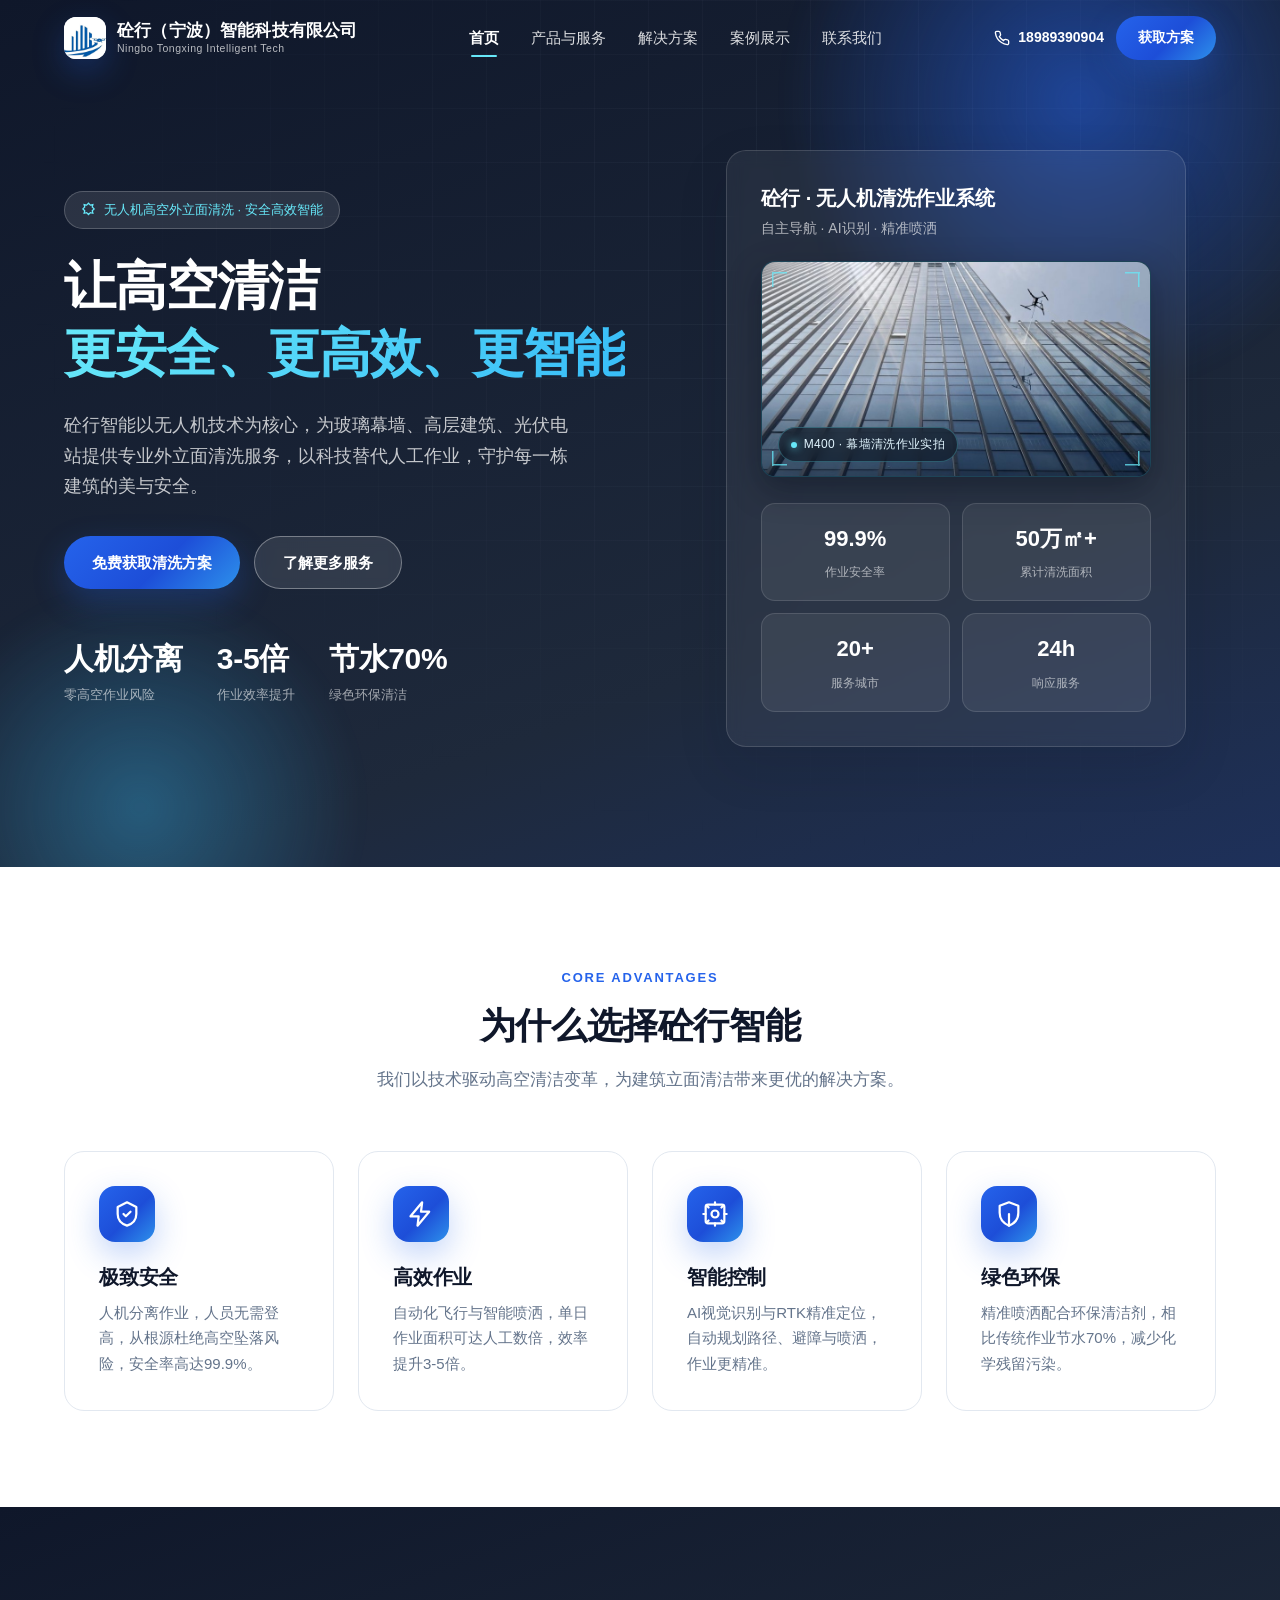
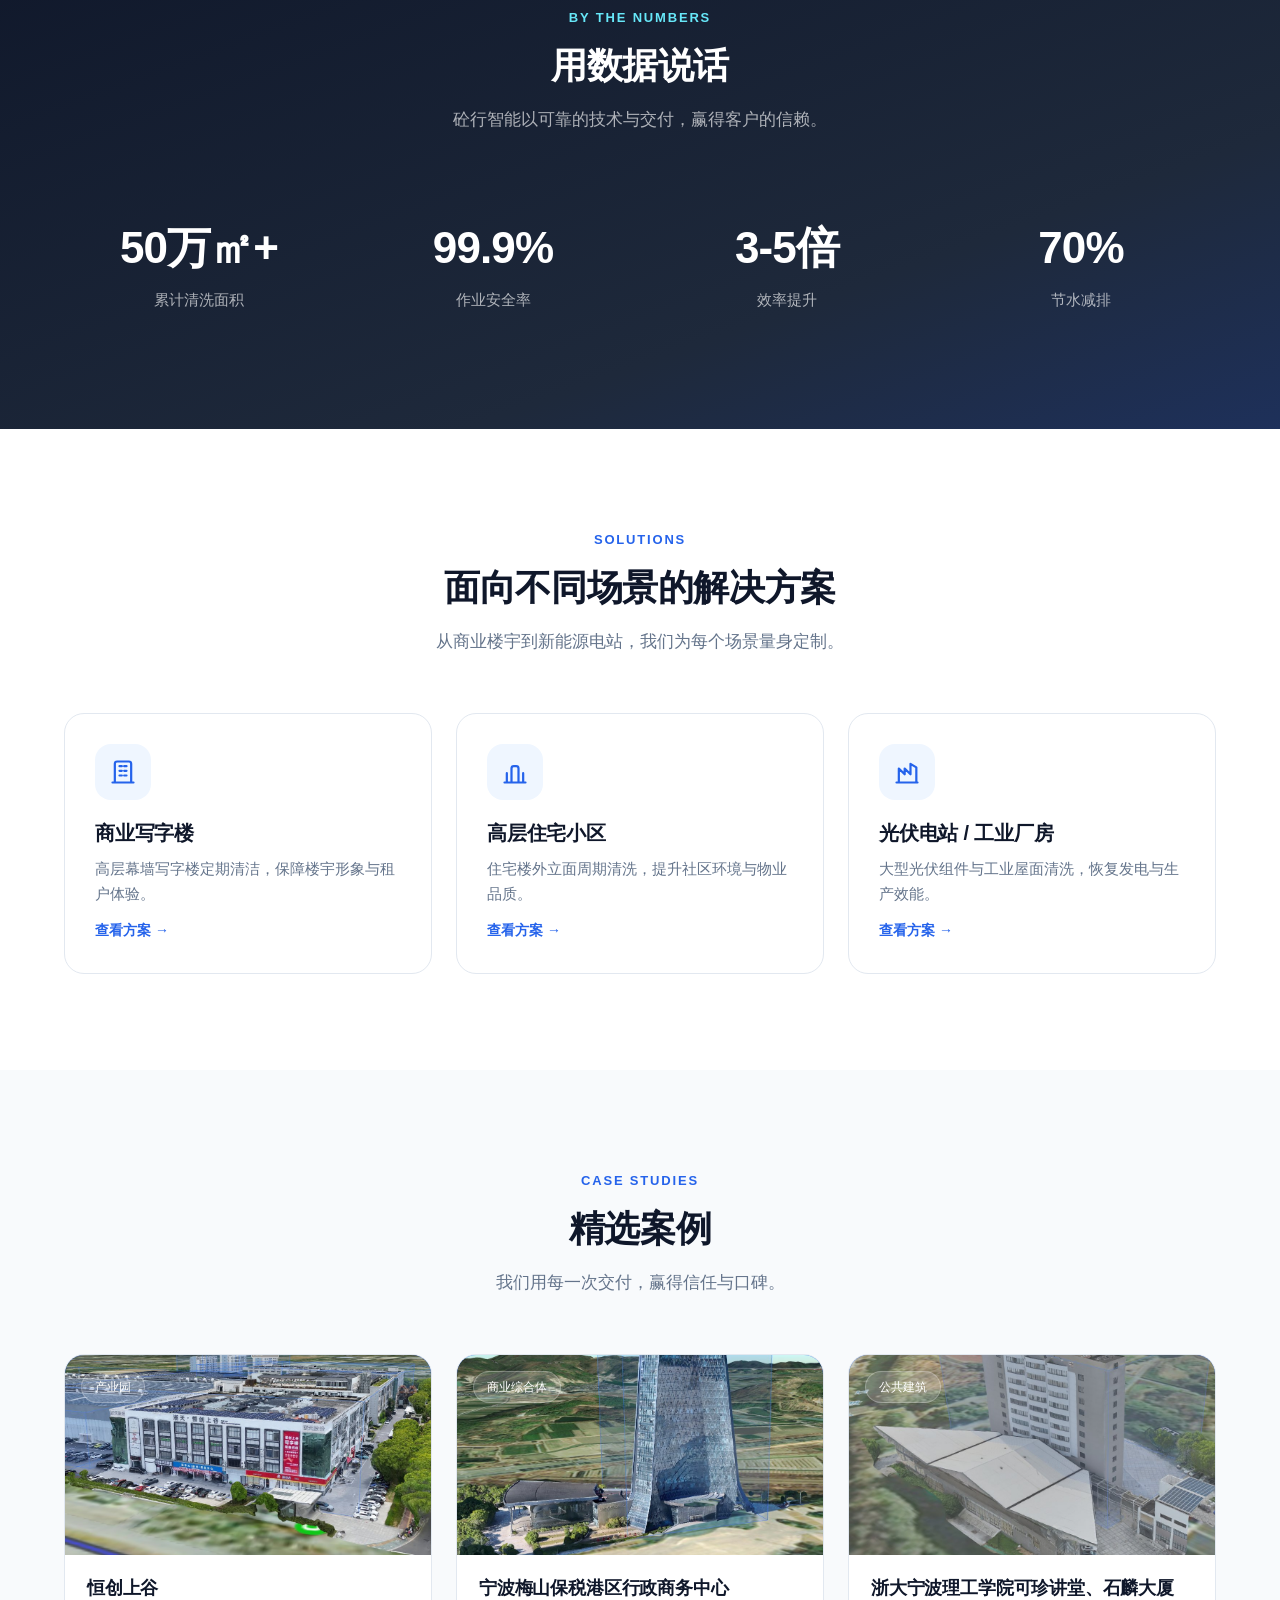
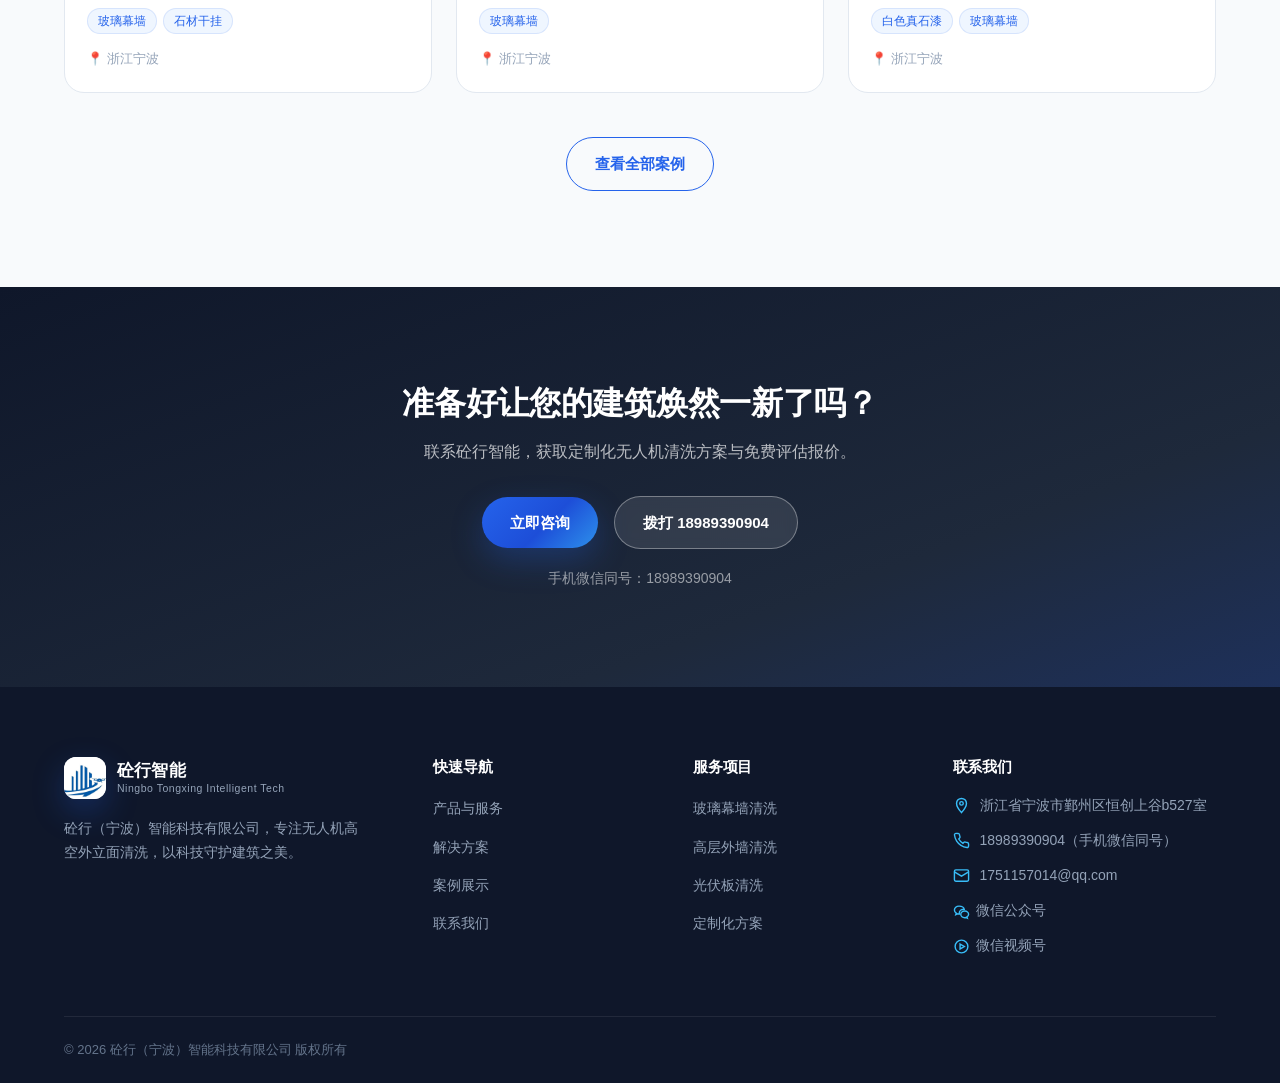
==== commit 193318e0: "chore: 移除页脚占位备案号 Co-Authored-By: Claude Code <noreply@anthropic.com>" ====
--- a/index.html
+++ b/index.html
@@ -298,7 +298,6 @@
       </div>
       <div class="footer-bottom">
         <span>© 2026 砼行（宁波）智能科技有限公司 版权所有</span>
-        <span><a href="#">浙ICP备00000000号</a></span>
       </div>
     </div>
   </footer>
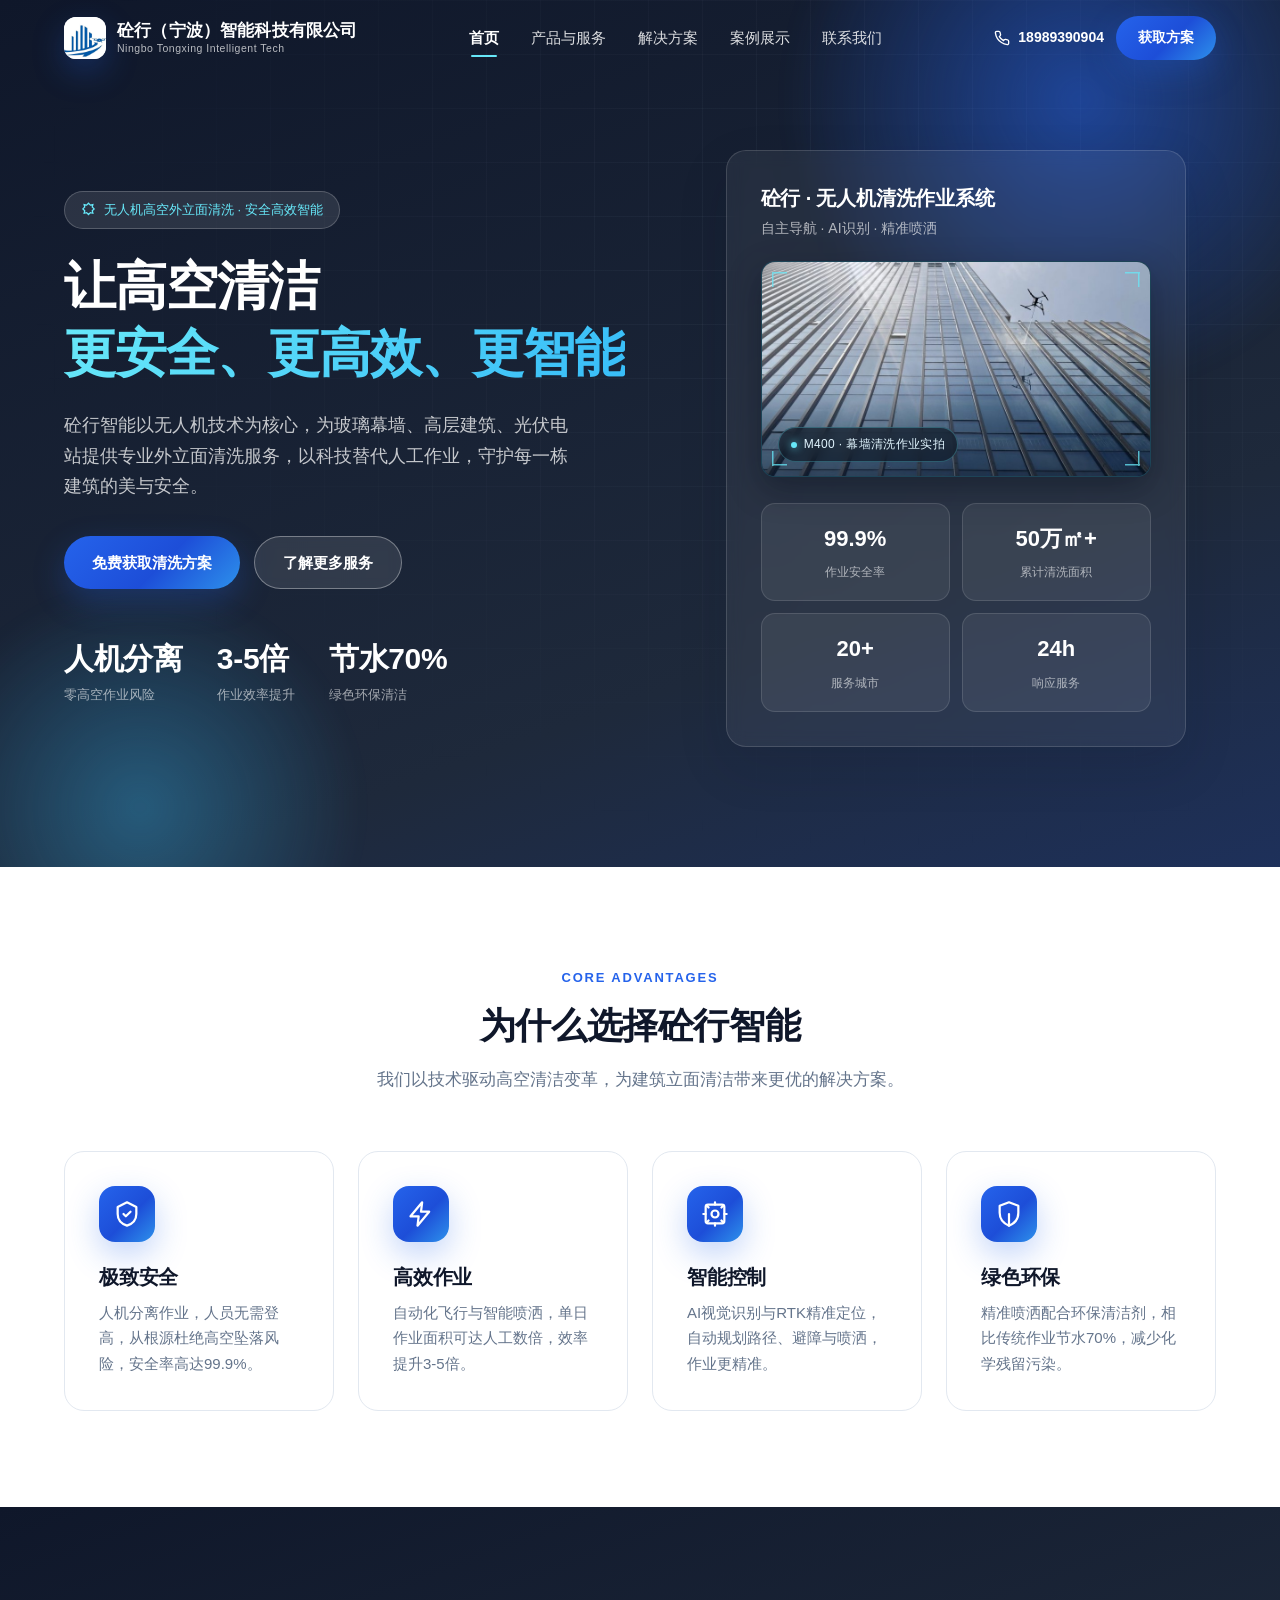
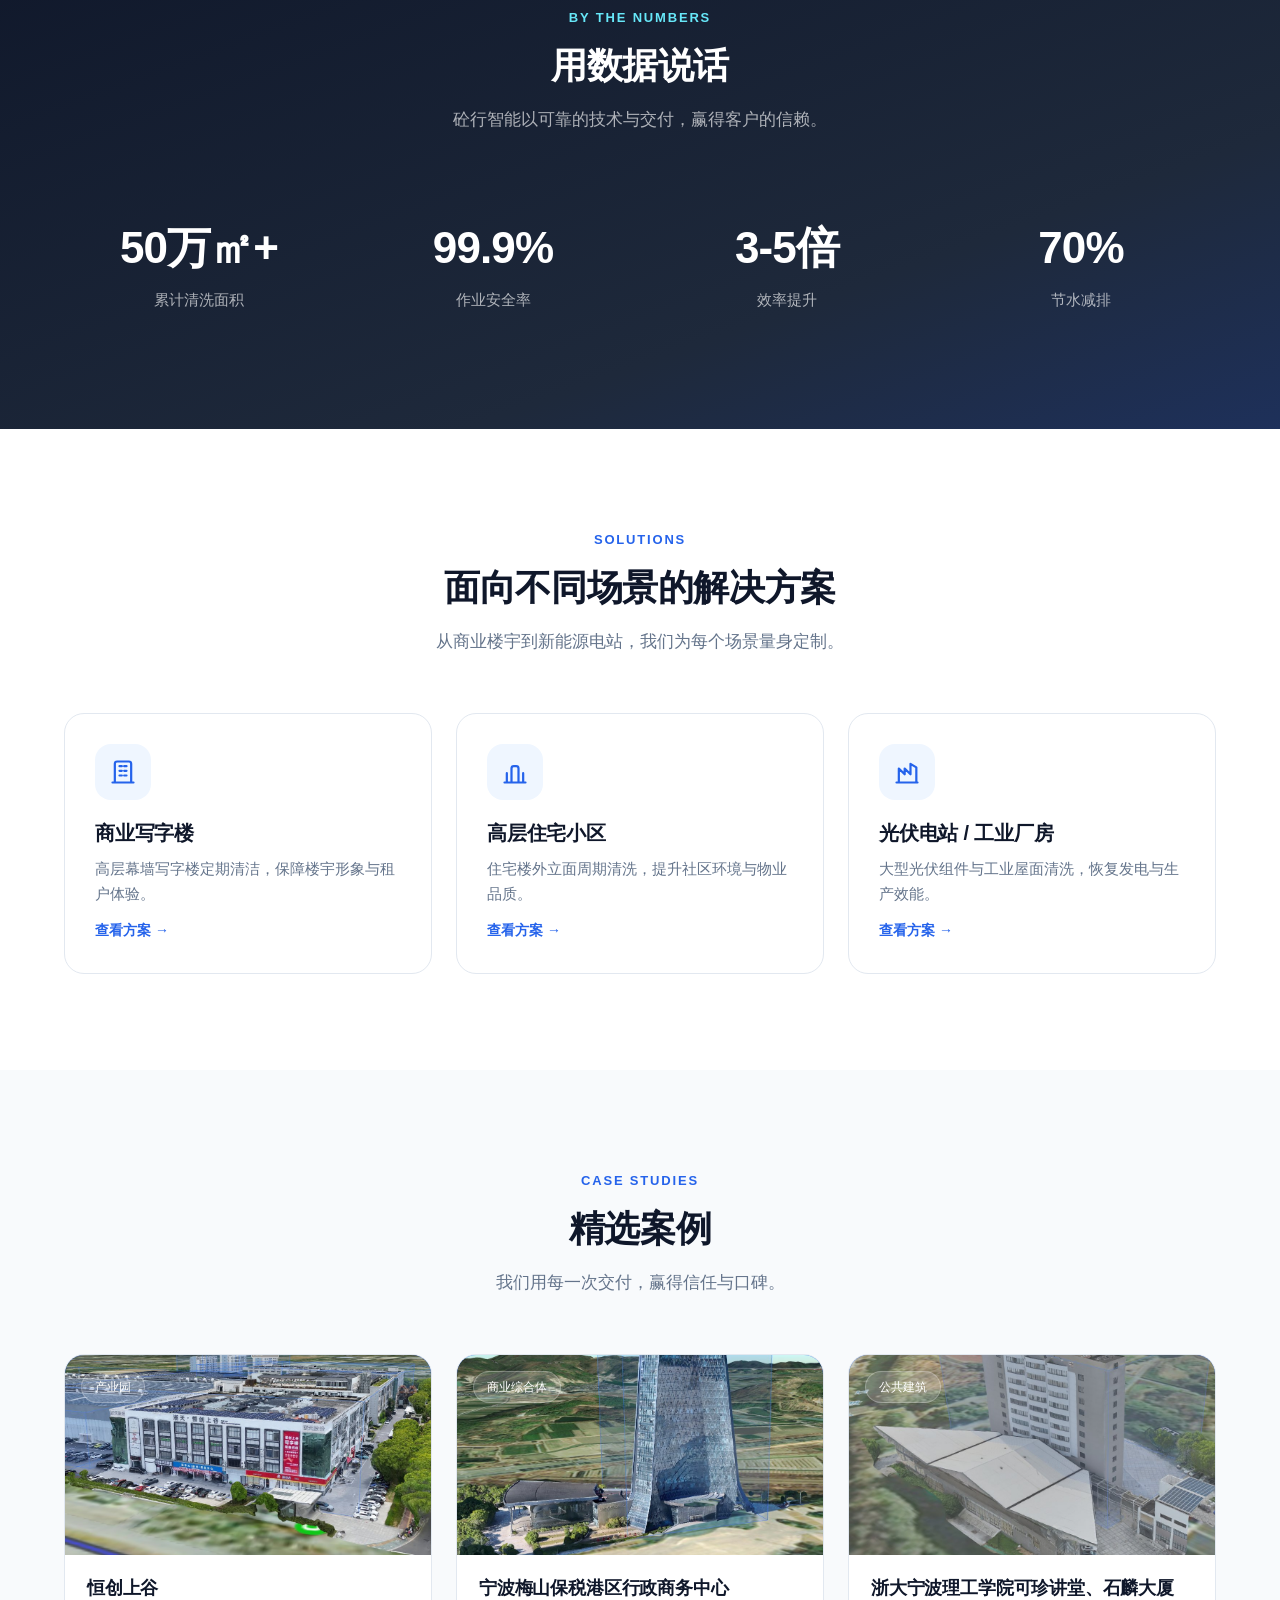
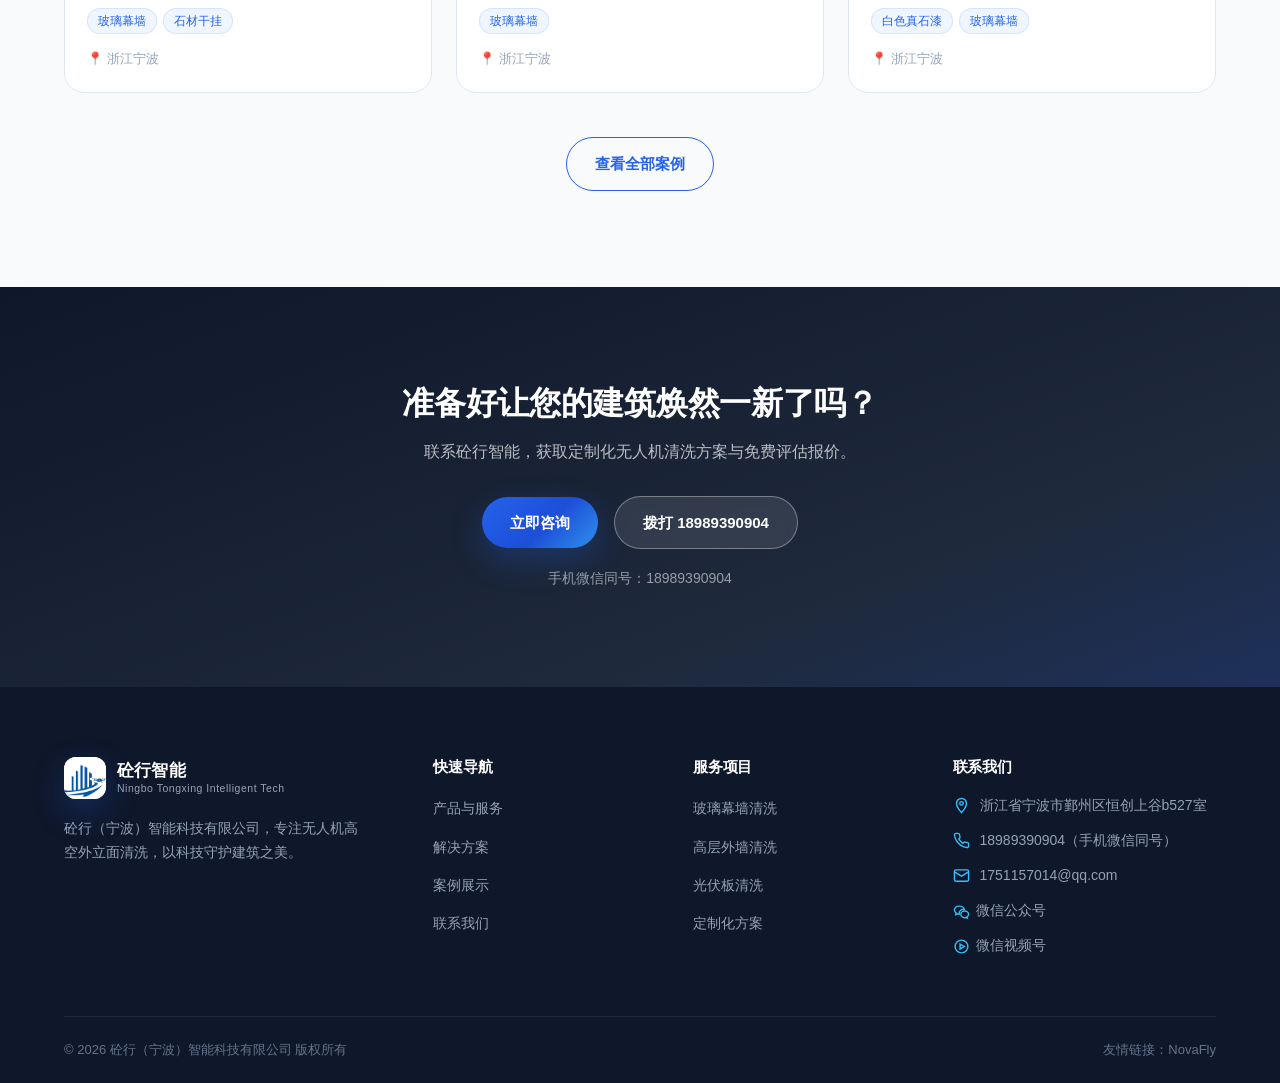
==== commit 4ea874bf: "feat: 页脚添加友情链接 NovaFly Co-Authored-By: Claude Code <noreply@anthropic.com>" ====
--- a/index.html
+++ b/index.html
@@ -298,6 +298,7 @@
       </div>
       <div class="footer-bottom">
         <span>© 2026 砼行（宁波）智能科技有限公司 版权所有</span>
+        <span class="friend-links">友情链接：<a href="https://novafly-tech.cn" target="_blank" rel="noopener">NovaFly</a></span>
       </div>
     </div>
   </footer>
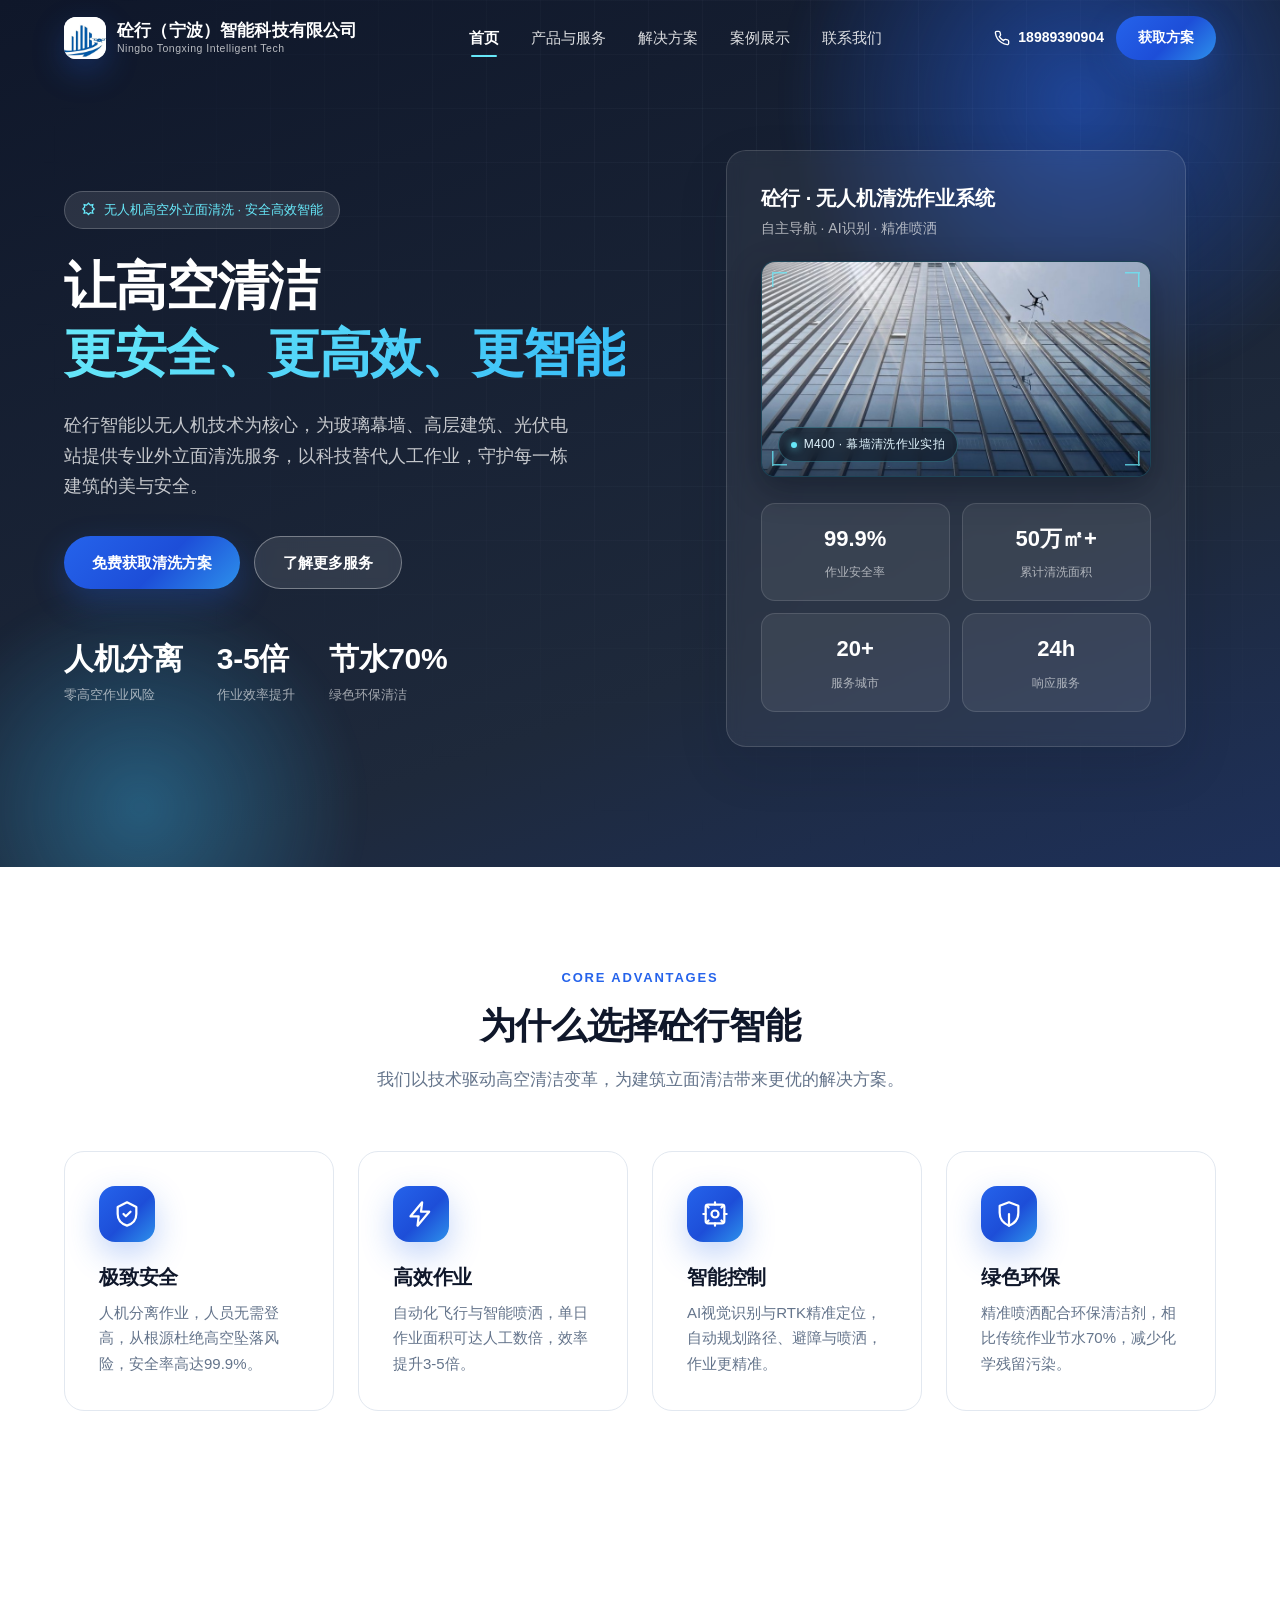
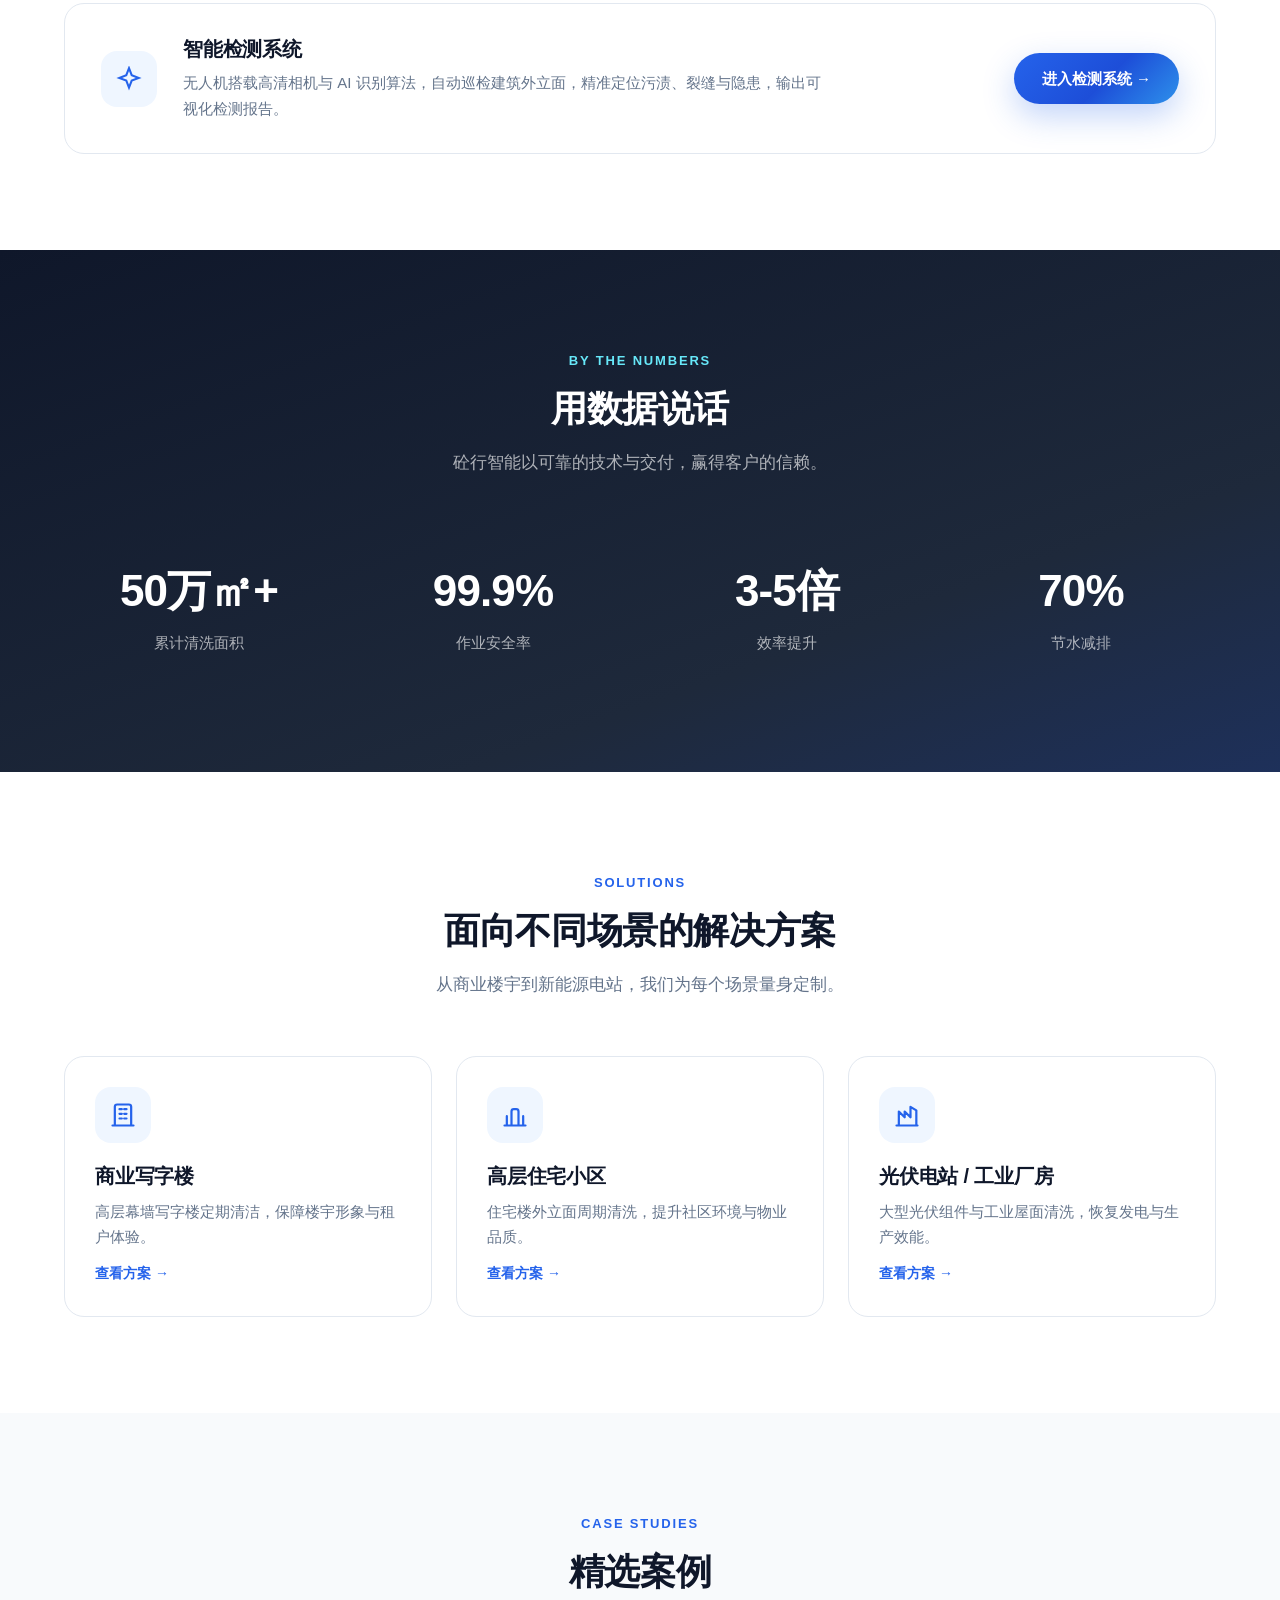
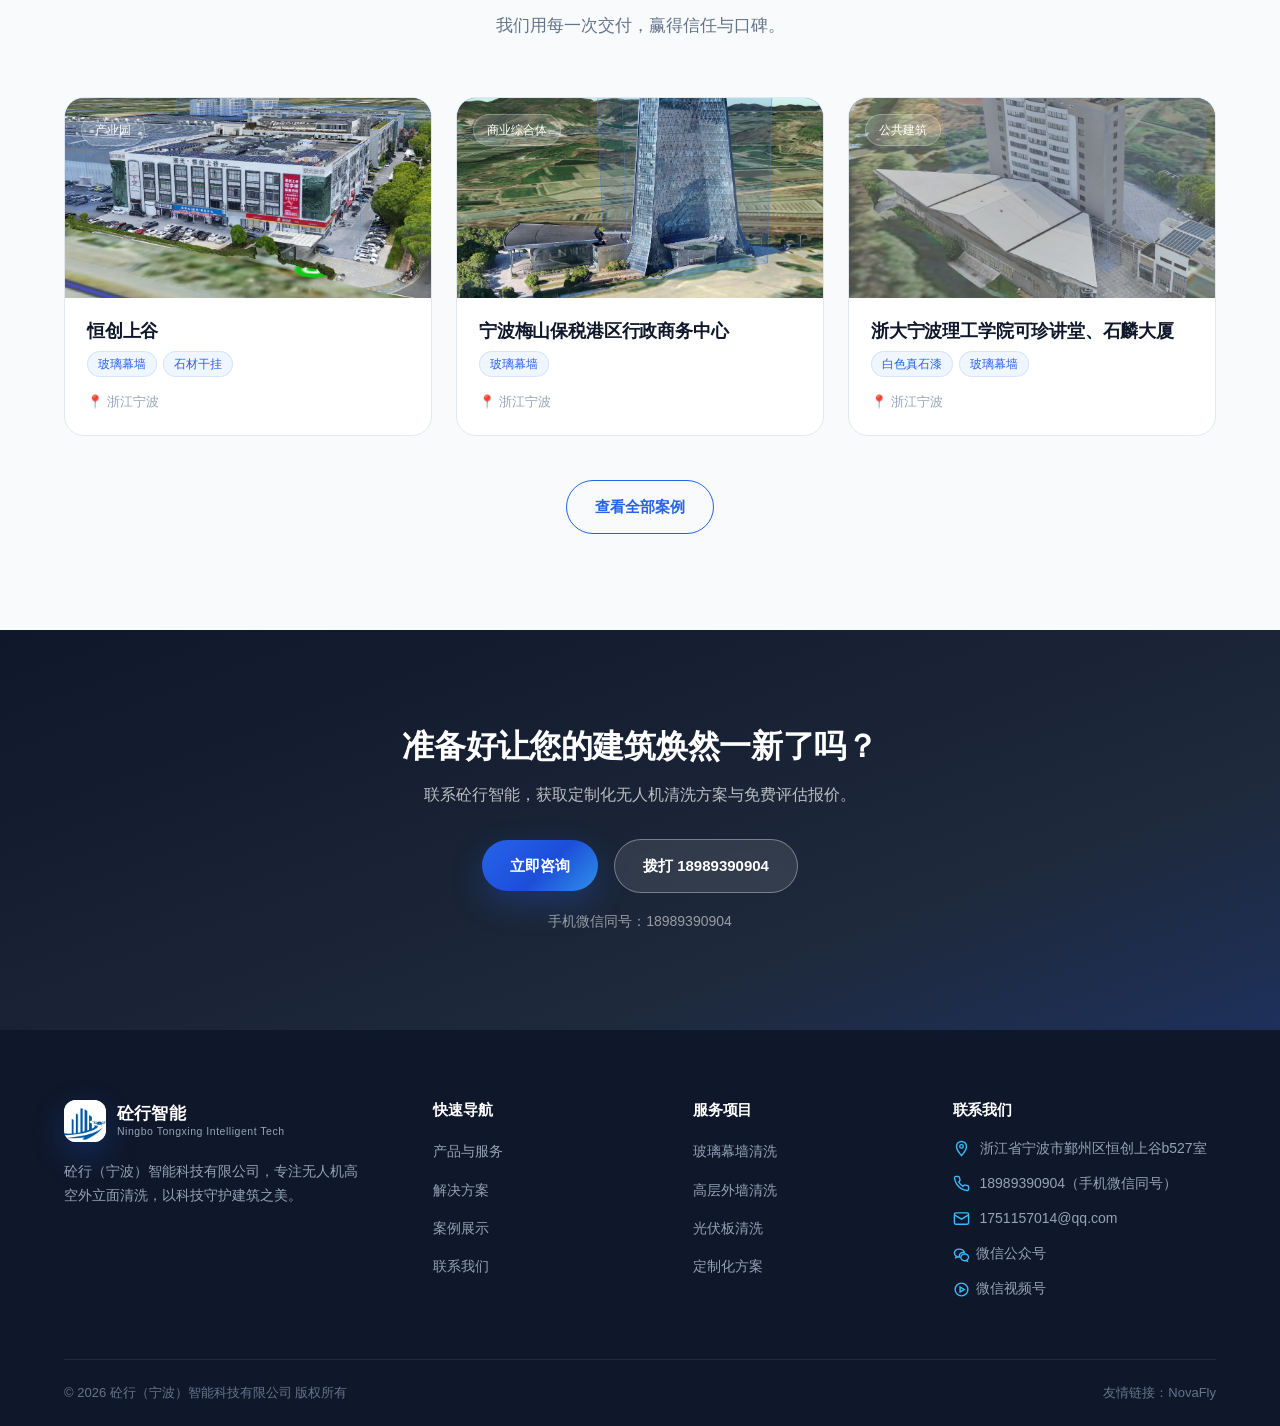
==== commit 722612cb: "feat: 首页新增智能检测系统入口卡片 Co-Authored-By: Claude Code <noreply@anthropic.com>" ====
--- a/index.html
+++ b/index.html
@@ -137,6 +137,22 @@
     </div>
   </section>
 
+  <!-- ======================= 智能检测系统 ======================= -->
+  <section class="section">
+    <div class="container">
+      <div class="card tech-card reveal">
+        <div class="icon-badge">
+          <svg viewBox="0 0 24 24" fill="none" stroke="currentColor" stroke-width="1.9"><path d="M12 2l2.5 6.5L21 11l-6.5 2.5L12 20l-2.5-6.5L3 11l6.5-2.5z"/></svg>
+        </div>
+        <div class="tech-card-body">
+          <h3>智能检测系统</h3>
+          <p>无人机搭载高清相机与 AI 识别算法，自动巡检建筑外立面，精准定位污渍、裂缝与隐患，输出可视化检测报告。</p>
+        </div>
+        <a href="http://106.15.55.206:9090/login" target="_blank" rel="noopener" class="btn btn-primary tech-card-btn">进入检测系统 →</a>
+      </div>
+    </div>
+  </section>
+
   <!-- ======================= 数据统计 ======================= -->
   <section class="section section-dark">
     <div class="container">
